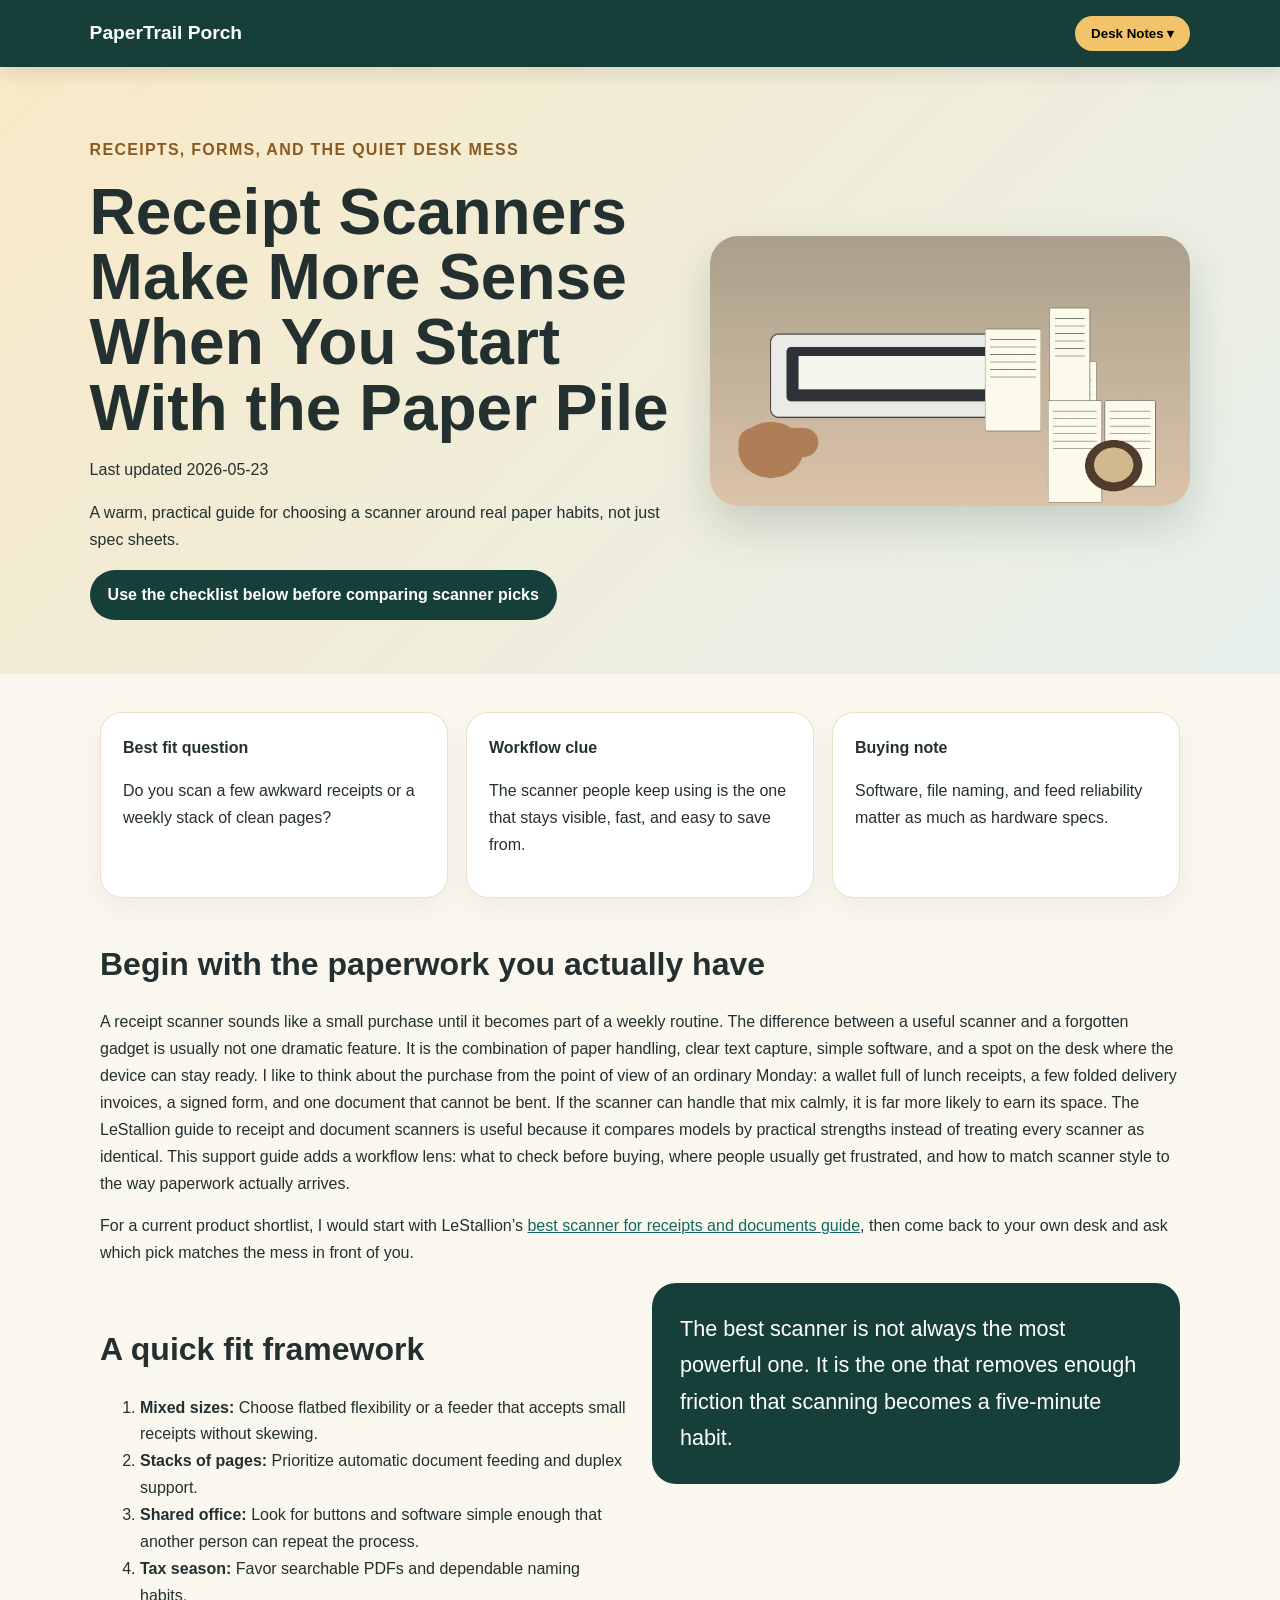
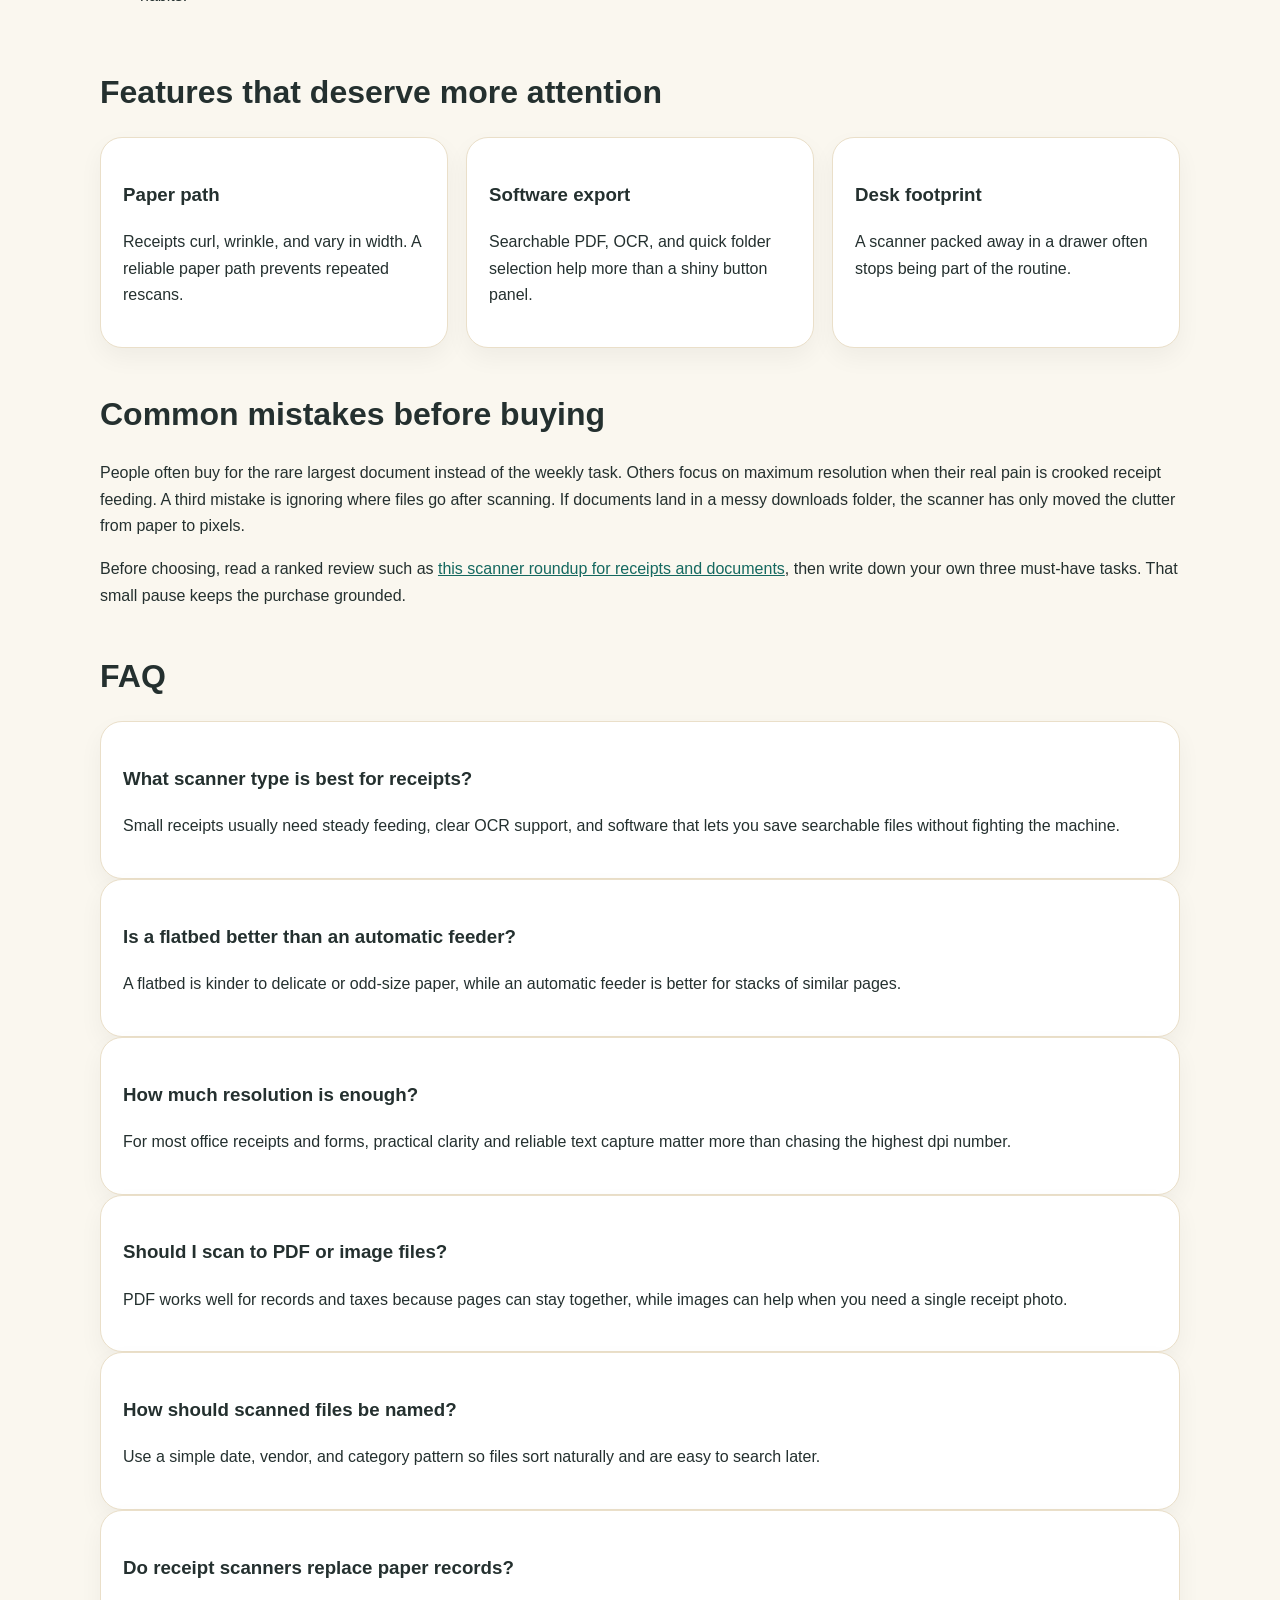
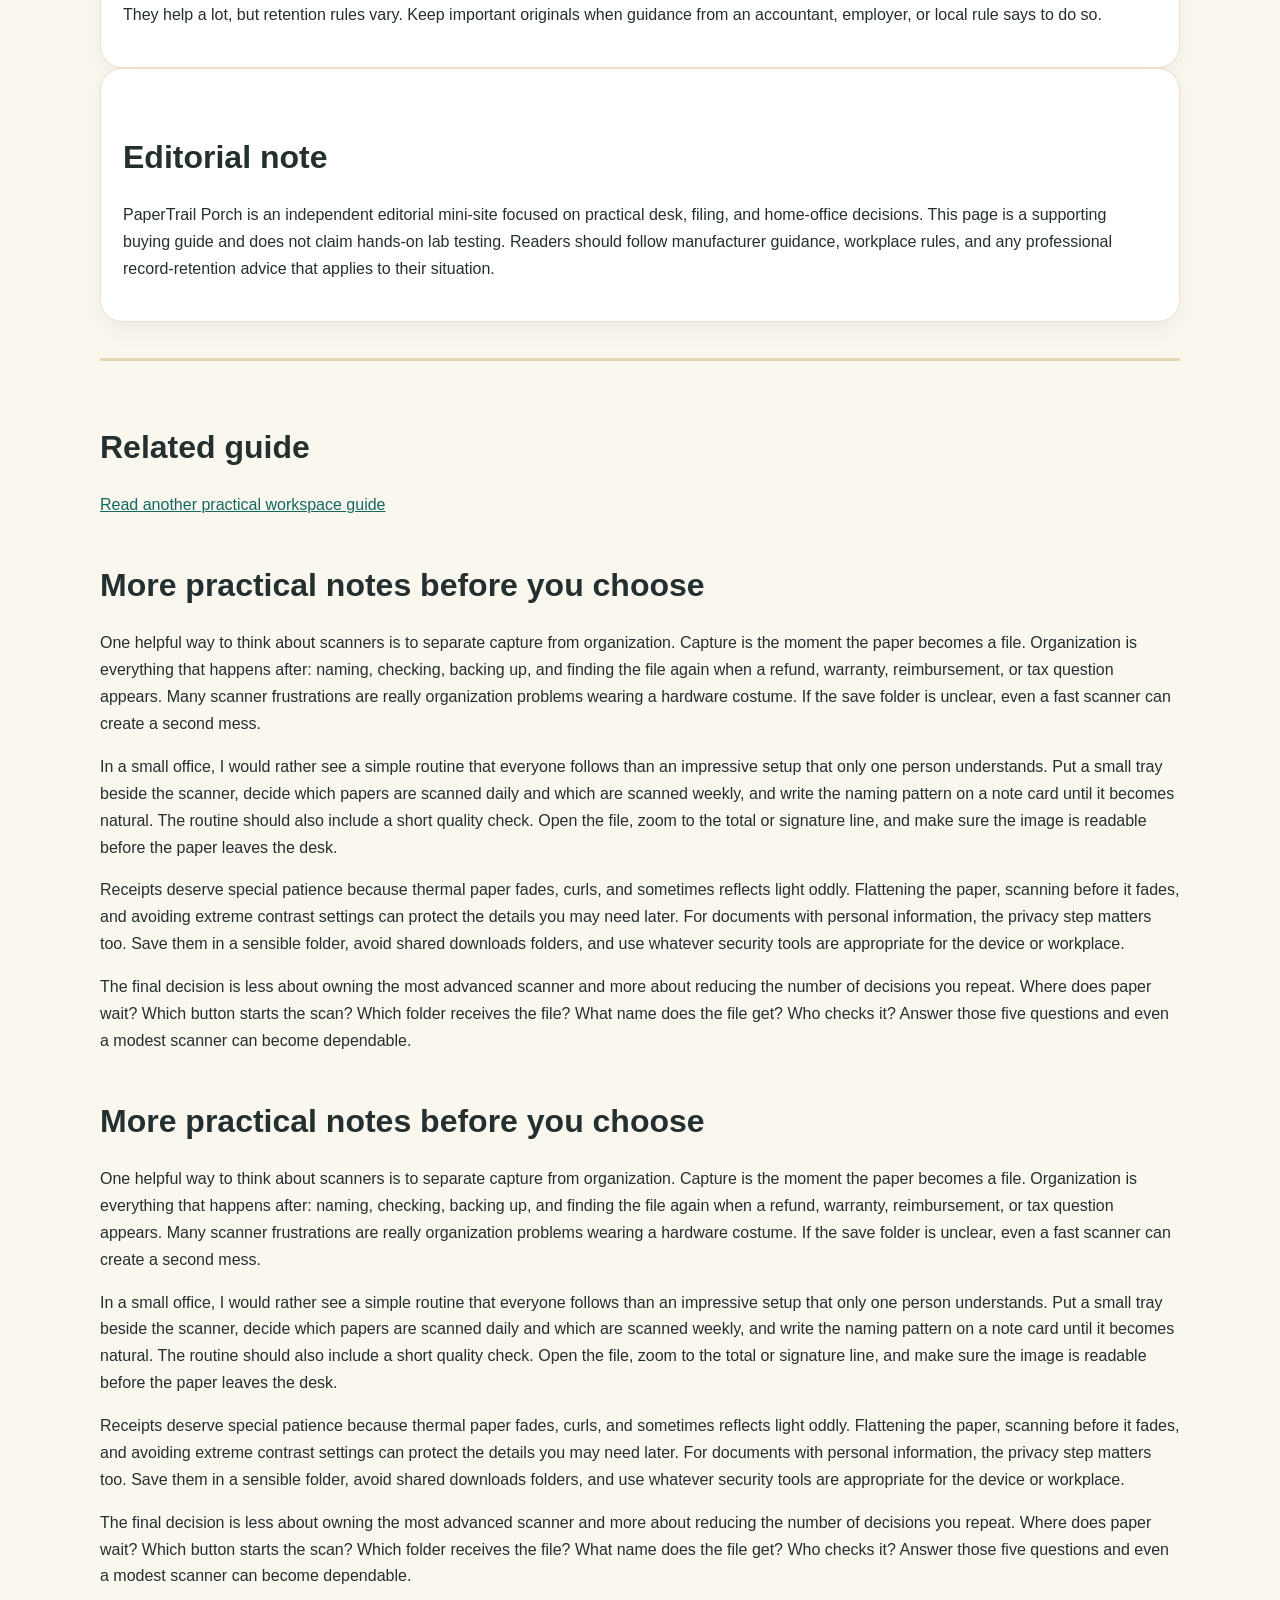
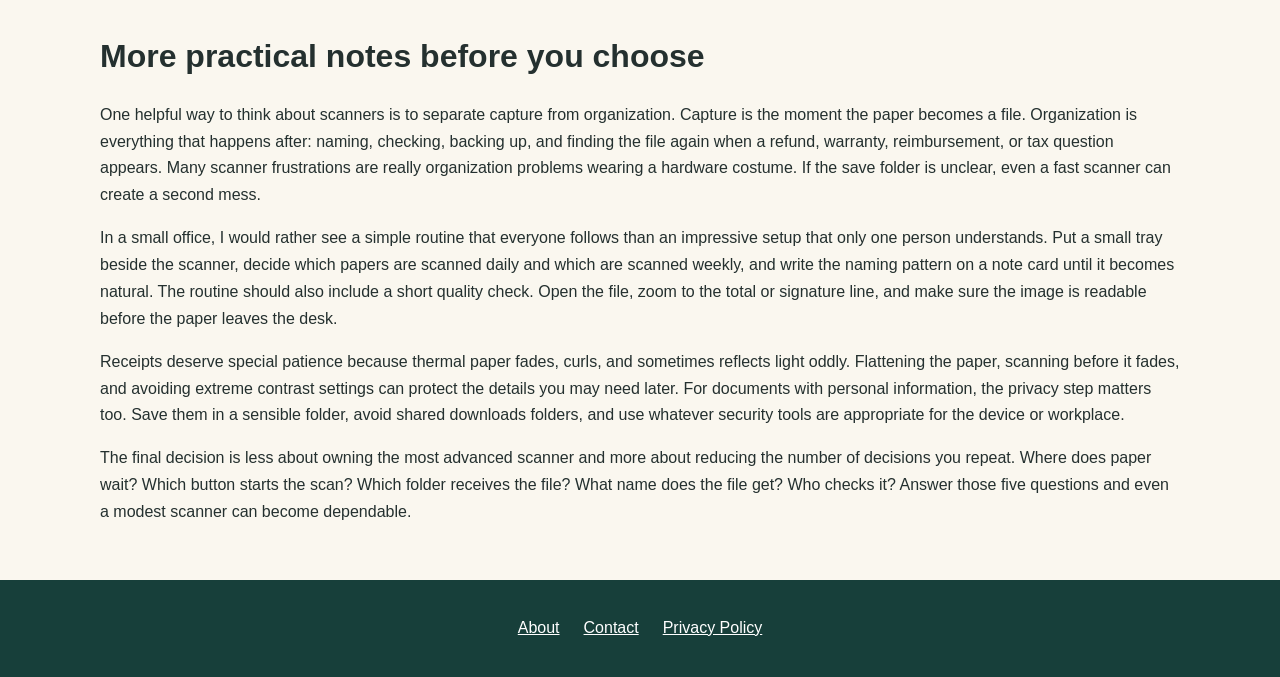
==== index.html @ e8aaea5f "Build Surge receipt scanner affiliate cluster" ====
<!doctype html><html><head><meta charset="utf-8"><meta name="viewport" content="width=device-width,initial-scale=1"><title>Receipt Scanners Make More Sense When You Start With the Paper Pile</title><meta name="description" content="A practical editorial guide to choosing receipt and document scanners for daily paperwork, filing, and small-office workflows."><link rel="canonical" href="https://ls-receipt-scan.surge.sh/"><meta name="robots" content="index,follow,max-image-preview:large"><meta property="og:title" content="Receipt Scanners Make More Sense When You Start With the Paper Pile"><meta property="og:description" content="A practical editorial guide to choosing receipt and document scanners for daily paperwork, filing, and small-office workflows."><meta property="og:image" content="https://ls-receipt-scan.surge.sh/assets/hero.webp"><meta name="twitter:card" content="summary_large_image"><link rel="stylesheet" href="assets/style.css"></head><script type="application/ld+json">[{"@context": "https://schema.org", "@type": "Organization", "name": "PaperTrail Porch", "url": "https://ls-receipt-scan.surge.sh/"}, {"@context": "https://schema.org", "@type": "Article", "headline": "Receipt Scanners Make More Sense When You Start With the Paper Pile", "dateModified": "2026-05-23", "image": "https://ls-receipt-scan.surge.sh/assets/hero.webp", "author": {"@type": "Organization", "name": "PaperTrail Porch"}}, {"@context": "https://schema.org", "@type": "FAQPage", "mainEntity": [{"@type": "Question", "name": "What scanner type is best for receipts?", "acceptedAnswer": {"@type": "Answer", "text": "Small receipts usually need steady feeding, clear OCR support, and software that lets you save searchable files without fighting the machine."}}, {"@type": "Question", "name": "Is a flatbed better than an automatic feeder?", "acceptedAnswer": {"@type": "Answer", "text": "A flatbed is kinder to delicate or odd-size paper, while an automatic feeder is better for stacks of similar pages."}}, {"@type": "Question", "name": "How much resolution is enough?", "acceptedAnswer": {"@type": "Answer", "text": "For most office receipts and forms, practical clarity and reliable text capture matter more than chasing the highest dpi number."}}, {"@type": "Question", "name": "Should I scan to PDF or image files?", "acceptedAnswer": {"@type": "Answer", "text": "PDF works well for records and taxes because pages can stay together, while images can help when you need a single receipt photo."}}, {"@type": "Question", "name": "How should scanned files be named?", "acceptedAnswer": {"@type": "Answer", "text": "Use a simple date, vendor, and category pattern so files sort naturally and are easy to search later."}}, {"@type": "Question", "name": "Do receipt scanners replace paper records?", "acceptedAnswer": {"@type": "Answer", "text": "They help a lot, but retention rules vary. Keep important originals when guidance from an accountant, employer, or local rule says to do so."}}]}, {"@context": "https://schema.org", "@type": "BreadcrumbList", "itemListElement": [{"@type": "ListItem", "position": 1, "name": "Home", "item": "https://ls-receipt-scan.surge.sh/"}, {"@type": "ListItem", "position": 2, "name": "Receipt Scanners Make More Sense When You Start With the Paper Pile", "item": "https://ls-receipt-scan.surge.sh/"}]}]</script><body><nav><a class="logo" href="index.html">PaperTrail Porch</a><div class="drop"><button>Desk Notes ▾</button><div class="menu"><a href="receipt-scanner-workflow.html">A Calm Receipt Scanning Workflow for Busy Desks</a><a href="document-feeder-vs-flatbed.html">Flatbed or Document Feeder: Which Scanner Shape Fits Your Paper Pile?</a><a href="small-office-scan-station.html">How to Set Up a Small Office Scan Station That People Actually Use</a><a href="scan-quality-mistakes.html">Scanning Mistakes That Make Receipts Hard to Read Later</a><a href="digital-filing-names.html">Simple Digital Filing Rules After You Scan Receipts and Documents</a><a href="portable-vs-desktop-scanners.html">Portable vs Desktop Scanners for Receipts, Forms, and Mixed Paper</a></div></div></nav><section class="hero"><div><p class="kicker">Receipts, forms, and the quiet desk mess</p><h1>Receipt Scanners Make More Sense When You Start With the Paper Pile</h1><p>Last updated 2026-05-23</p><p>A warm, practical guide for choosing a scanner around real paper habits, not just spec sheets.</p><span class="btn">Use the checklist below before comparing scanner picks</span></div><img src="assets/hero.webp" alt="Receipt scanner on a realistic home office desk with papers nearby"></section><main class="wrap"><div class="grid"><div class="card"><b>Best fit question</b><p>Do you scan a few awkward receipts or a weekly stack of clean pages?</p></div><div class="card"><b>Workflow clue</b><p>The scanner people keep using is the one that stays visible, fast, and easy to save from.</p></div><div class="card"><b>Buying note</b><p>Software, file naming, and feed reliability matter as much as hardware specs.</p></div></div><section><h2>Begin with the paperwork you actually have</h2><p>A receipt scanner sounds like a small purchase until it becomes part of a weekly routine. The difference between a useful scanner and a forgotten gadget is usually not one dramatic feature. It is the combination of paper handling, clear text capture, simple software, and a spot on the desk where the device can stay ready. I like to think about the purchase from the point of view of an ordinary Monday: a wallet full of lunch receipts, a few folded delivery invoices, a signed form, and one document that cannot be bent. If the scanner can handle that mix calmly, it is far more likely to earn its space.

The LeStallion guide to receipt and document scanners is useful because it compares models by practical strengths instead of treating every scanner as identical. This support guide adds a workflow lens: what to check before buying, where people usually get frustrated, and how to match scanner style to the way paperwork actually arrives.</p><p>For a current product shortlist, I would start with LeStallion’s <a href="https://lestallion.com/blogs/product-reviews/best-scanner-for-receipts-and-documents">best scanner for receipts and documents guide</a>, then come back to your own desk and ask which pick matches the mess in front of you.</p></section><section class="split"><div><h2>A quick fit framework</h2><ol><li><b>Mixed sizes:</b> Choose flatbed flexibility or a feeder that accepts small receipts without skewing.</li><li><b>Stacks of pages:</b> Prioritize automatic document feeding and duplex support.</li><li><b>Shared office:</b> Look for buttons and software simple enough that another person can repeat the process.</li><li><b>Tax season:</b> Favor searchable PDFs and dependable naming habits.</li></ol></div><div class="quote">The best scanner is not always the most powerful one. It is the one that removes enough friction that scanning becomes a five-minute habit.</div></section><section><h2>Features that deserve more attention</h2><div class="grid"><div class="card"><h3>Paper path</h3><p>Receipts curl, wrinkle, and vary in width. A reliable paper path prevents repeated rescans.</p></div><div class="card"><h3>Software export</h3><p>Searchable PDF, OCR, and quick folder selection help more than a shiny button panel.</p></div><div class="card"><h3>Desk footprint</h3><p>A scanner packed away in a drawer often stops being part of the routine.</p></div></div></section><section><h2>Common mistakes before buying</h2><p>People often buy for the rare largest document instead of the weekly task. Others focus on maximum resolution when their real pain is crooked receipt feeding. A third mistake is ignoring where files go after scanning. If documents land in a messy downloads folder, the scanner has only moved the clutter from paper to pixels.</p><p>Before choosing, read a ranked review such as <a href="https://lestallion.com/blogs/product-reviews/best-scanner-for-receipts-and-documents">this scanner roundup for receipts and documents</a>, then write down your own three must-have tasks. That small pause keeps the purchase grounded.</p></section><section><h2>FAQ</h2><div class="faq"><h3>What scanner type is best for receipts?</h3><p>Small receipts usually need steady feeding, clear OCR support, and software that lets you save searchable files without fighting the machine.</p></div><div class="faq"><h3>Is a flatbed better than an automatic feeder?</h3><p>A flatbed is kinder to delicate or odd-size paper, while an automatic feeder is better for stacks of similar pages.</p></div><div class="faq"><h3>How much resolution is enough?</h3><p>For most office receipts and forms, practical clarity and reliable text capture matter more than chasing the highest dpi number.</p></div><div class="faq"><h3>Should I scan to PDF or image files?</h3><p>PDF works well for records and taxes because pages can stay together, while images can help when you need a single receipt photo.</p></div><div class="faq"><h3>How should scanned files be named?</h3><p>Use a simple date, vendor, and category pattern so files sort naturally and are easy to search later.</p></div><div class="faq"><h3>Do receipt scanners replace paper records?</h3><p>They help a lot, but retention rules vary. Keep important originals when guidance from an accountant, employer, or local rule says to do so.</p></div></section><section class="note"><h2>Editorial note</h2><p>PaperTrail Porch is an independent editorial mini-site focused on practical desk, filing, and home-office decisions. This page is a supporting buying guide and does not claim hands-on lab testing. Readers should follow manufacturer guidance, workplace rules, and any professional record-retention advice that applies to their situation.</p></section><section class="related"><h2>Related guide</h2><p><a href="https://filedn.com/lPEkuok4Iob58k2I4BeUPpF/lestallion/pcloud-floor-gaming-chair/index.html">Read another practical workspace guide</a></p></section><section><h2>More practical notes before you choose</h2><p>One helpful way to think about scanners is to separate capture from organization. Capture is the moment the paper becomes a file. Organization is everything that happens after: naming, checking, backing up, and finding the file again when a refund, warranty, reimbursement, or tax question appears. Many scanner frustrations are really organization problems wearing a hardware costume. If the save folder is unclear, even a fast scanner can create a second mess.</p><p>In a small office, I would rather see a simple routine that everyone follows than an impressive setup that only one person understands. Put a small tray beside the scanner, decide which papers are scanned daily and which are scanned weekly, and write the naming pattern on a note card until it becomes natural. The routine should also include a short quality check. Open the file, zoom to the total or signature line, and make sure the image is readable before the paper leaves the desk.</p><p>Receipts deserve special patience because thermal paper fades, curls, and sometimes reflects light oddly. Flattening the paper, scanning before it fades, and avoiding extreme contrast settings can protect the details you may need later. For documents with personal information, the privacy step matters too. Save them in a sensible folder, avoid shared downloads folders, and use whatever security tools are appropriate for the device or workplace.</p><p>The final decision is less about owning the most advanced scanner and more about reducing the number of decisions you repeat. Where does paper wait? Which button starts the scan? Which folder receives the file? What name does the file get? Who checks it? Answer those five questions and even a modest scanner can become dependable.</p></section><section><h2>More practical notes before you choose</h2><p>One helpful way to think about scanners is to separate capture from organization. Capture is the moment the paper becomes a file. Organization is everything that happens after: naming, checking, backing up, and finding the file again when a refund, warranty, reimbursement, or tax question appears. Many scanner frustrations are really organization problems wearing a hardware costume. If the save folder is unclear, even a fast scanner can create a second mess.</p><p>In a small office, I would rather see a simple routine that everyone follows than an impressive setup that only one person understands. Put a small tray beside the scanner, decide which papers are scanned daily and which are scanned weekly, and write the naming pattern on a note card until it becomes natural. The routine should also include a short quality check. Open the file, zoom to the total or signature line, and make sure the image is readable before the paper leaves the desk.</p><p>Receipts deserve special patience because thermal paper fades, curls, and sometimes reflects light oddly. Flattening the paper, scanning before it fades, and avoiding extreme contrast settings can protect the details you may need later. For documents with personal information, the privacy step matters too. Save them in a sensible folder, avoid shared downloads folders, and use whatever security tools are appropriate for the device or workplace.</p><p>The final decision is less about owning the most advanced scanner and more about reducing the number of decisions you repeat. Where does paper wait? Which button starts the scan? Which folder receives the file? What name does the file get? Who checks it? Answer those five questions and even a modest scanner can become dependable.</p></section><section><h2>More practical notes before you choose</h2><p>One helpful way to think about scanners is to separate capture from organization. Capture is the moment the paper becomes a file. Organization is everything that happens after: naming, checking, backing up, and finding the file again when a refund, warranty, reimbursement, or tax question appears. Many scanner frustrations are really organization problems wearing a hardware costume. If the save folder is unclear, even a fast scanner can create a second mess.</p><p>In a small office, I would rather see a simple routine that everyone follows than an impressive setup that only one person understands. Put a small tray beside the scanner, decide which papers are scanned daily and which are scanned weekly, and write the naming pattern on a note card until it becomes natural. The routine should also include a short quality check. Open the file, zoom to the total or signature line, and make sure the image is readable before the paper leaves the desk.</p><p>Receipts deserve special patience because thermal paper fades, curls, and sometimes reflects light oddly. Flattening the paper, scanning before it fades, and avoiding extreme contrast settings can protect the details you may need later. For documents with personal information, the privacy step matters too. Save them in a sensible folder, avoid shared downloads folders, and use whatever security tools are appropriate for the device or workplace.</p><p>The final decision is less about owning the most advanced scanner and more about reducing the number of decisions you repeat. Where does paper wait? Which button starts the scan? Which folder receives the file? What name does the file get? Who checks it? Answer those five questions and even a modest scanner can become dependable.</p></section></main><footer><a href="about.html">About</a><a href="contact.html">Contact</a><a href="privacy-policy.html">Privacy Policy</a></footer></body></html>
---- assets/style.css ----
body{margin:0;font-family:Inter,Arial,sans-serif;color:#24302f;background:#faf7ef;line-height:1.68}a{color:#14685f}nav{position:sticky;top:0;z-index:5;background:#173f3a;color:white;display:flex;justify-content:space-between;align-items:center;padding:16px 7vw;box-shadow:0 3px 20px #0002}.logo{color:white;text-decoration:none;font-weight:800;font-size:1.2rem}.drop{position:relative}.drop button{background:#f2c36b;border:0;border-radius:999px;padding:10px 16px;font-weight:700}.menu{display:none;right:0;position:absolute;background:white;min-width:320px;border-radius:18px;box-shadow:0 18px 40px #0003;padding:10px}.menu a{display:block;padding:10px 12px;text-decoration:none;color:#173f3a}.drop:hover .menu{display:block}.hero{display:grid;grid-template-columns:1.1fr .9fr;gap:34px;align-items:center;padding:54px 7vw;background:linear-gradient(135deg,#f8e9c7,#e8f1ed)}.hero img{width:100%;border-radius:28px;max-height:440px;object-fit:cover;box-shadow:0 20px 45px #143b342d}.kicker{letter-spacing:.08em;text-transform:uppercase;color:#8b5a20;font-weight:800}.wrap{max-width:1080px;margin:auto;padding:38px 7vw}.grid{display:grid;grid-template-columns:repeat(3,1fr);gap:18px}.card,.note,.faq,.trustcard{background:white;border:1px solid #eadfc9;border-radius:22px;padding:22px;box-shadow:0 10px 25px #0000000c}.split{display:grid;grid-template-columns:1fr 1fr;gap:24px;align-items:start}.quote{font-size:1.35rem;background:#173f3a;color:white;border-radius:24px;padding:28px}.article{max-width:850px;margin:auto;padding:42px 7vw;background:#fffdf8}.article img{width:100%;border-radius:24px;max-height:390px;object-fit:cover}h1{font-size:clamp(2.2rem,5vw,4.6rem);line-height:1.02;margin:.2em 0}h2{font-size:2rem;line-height:1.15;margin-top:1.5em}.btn{display:inline-block;background:#173f3a;color:white;padding:12px 18px;border-radius:999px;text-decoration:none;font-weight:800}.related{border-top:3px solid #e6d5b5;margin-top:36px;padding-top:20px}footer{display:flex;gap:24px;justify-content:center;padding:35px;background:#173f3a}footer a{color:#fff}.trusthero{display:grid;grid-template-columns:1fr 320px;gap:22px}.side{background:#f3e2bd;border-radius:24px;padding:24px}@media(max-width:800px){.hero,.split,.grid,.trusthero{grid-template-columns:1fr}nav{padding:14px}.menu{right:-20px;min-width:260px}}
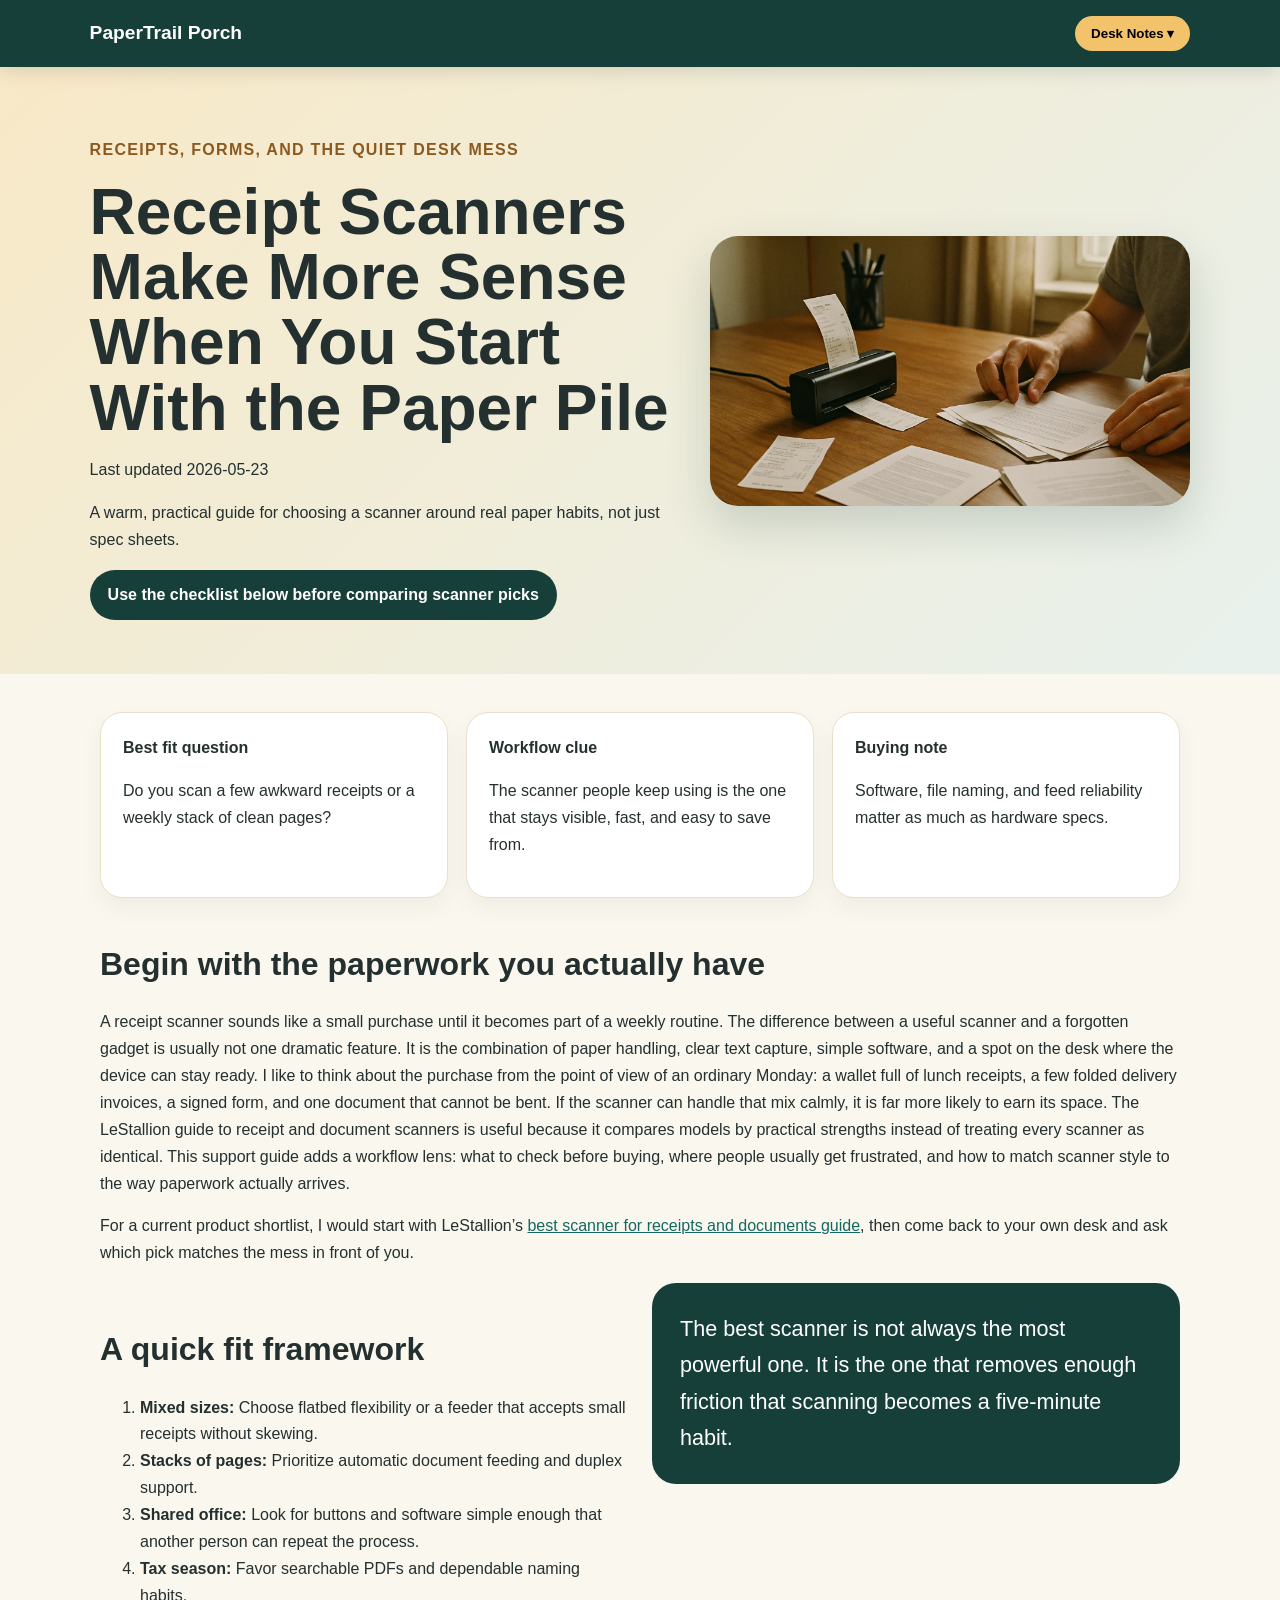
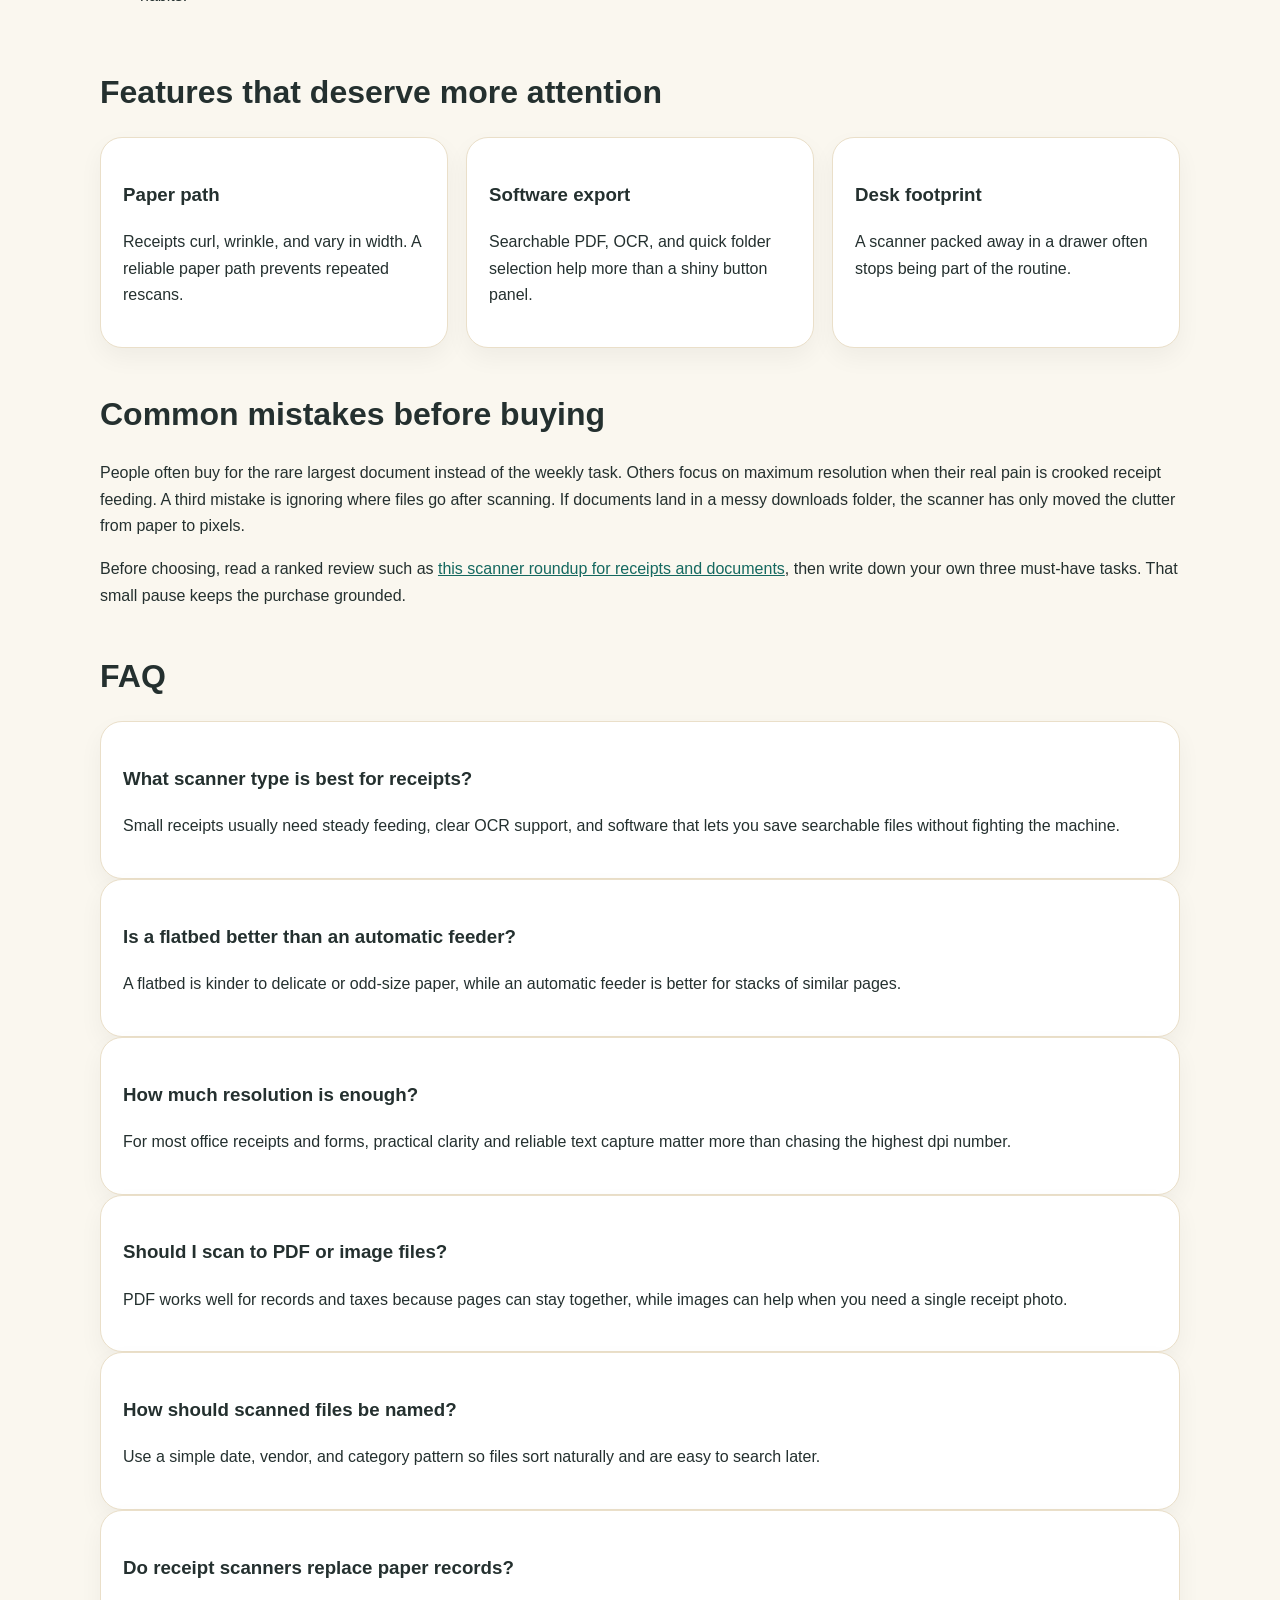
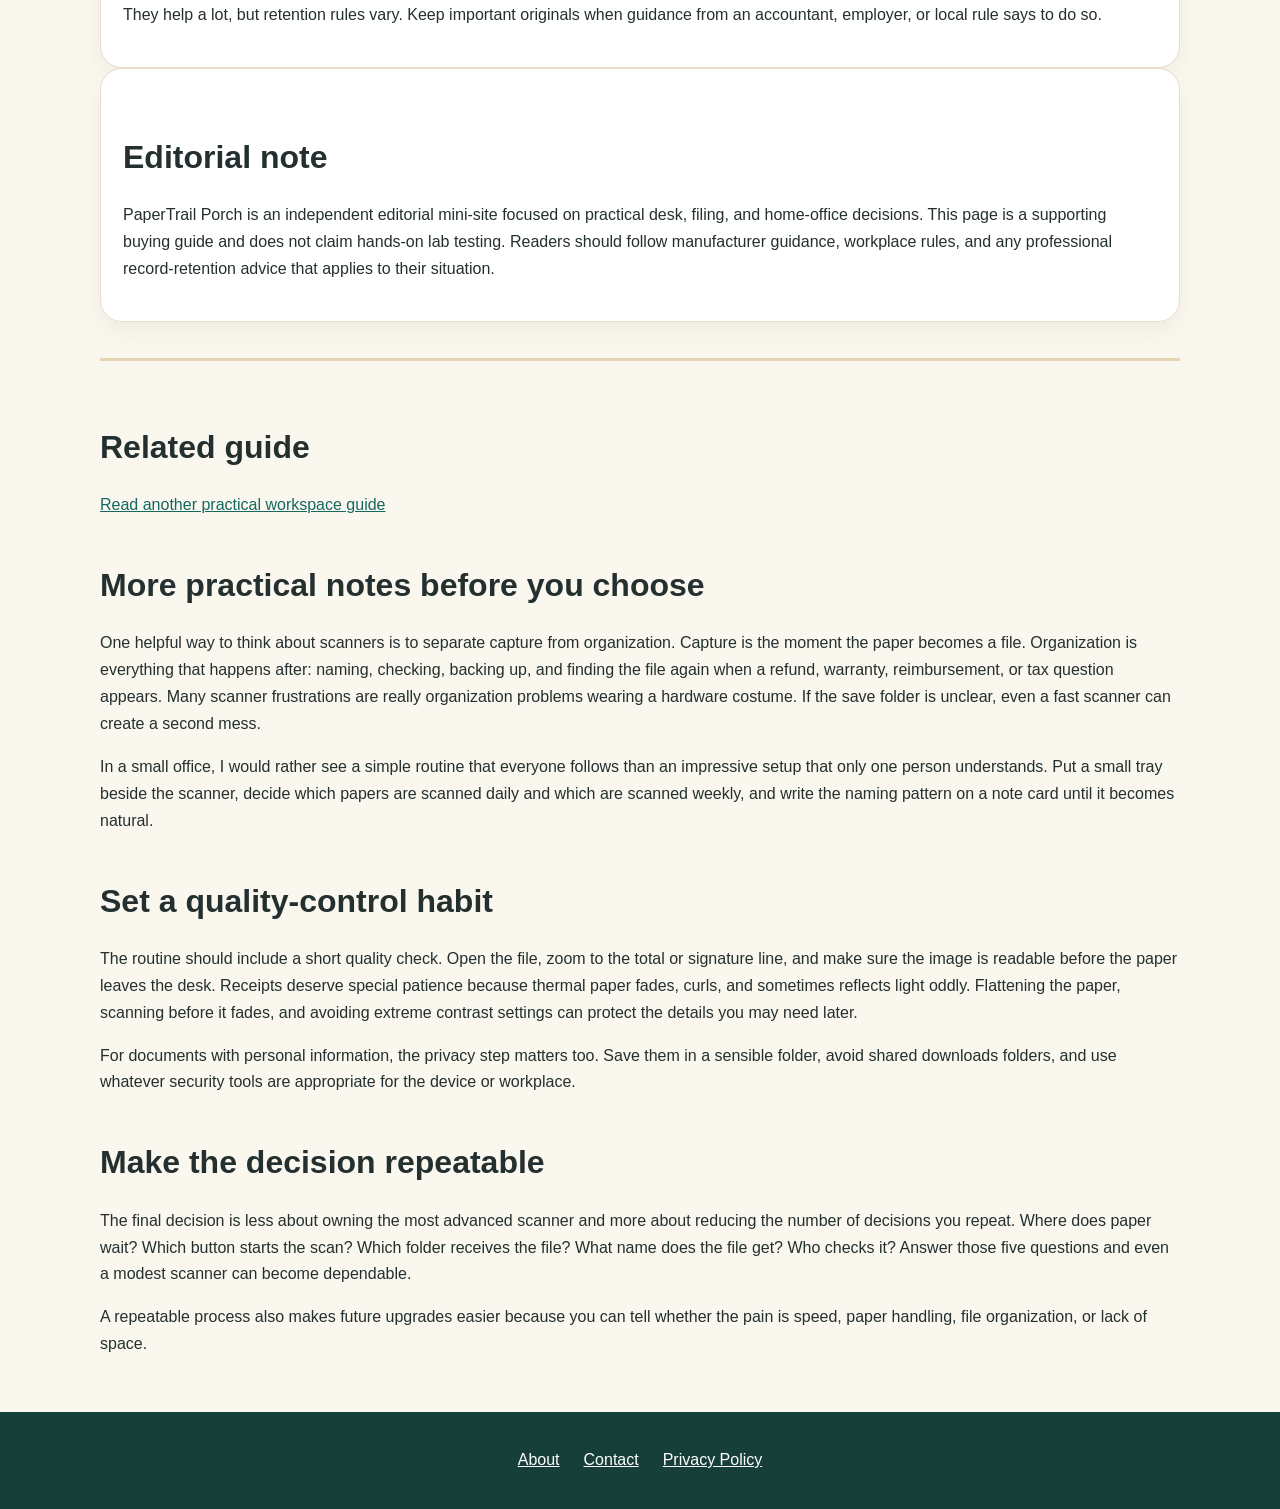
==== commit 51e713cd: "Refine hero and article expansion" ====
--- a/index.html
+++ b/index.html
@@ -1,3 +1,3 @@
 <!doctype html><html><head><meta charset="utf-8"><meta name="viewport" content="width=device-width,initial-scale=1"><title>Receipt Scanners Make More Sense When You Start With the Paper Pile</title><meta name="description" content="A practical editorial guide to choosing receipt and document scanners for daily paperwork, filing, and small-office workflows."><link rel="canonical" href="https://ls-receipt-scan.surge.sh/"><meta name="robots" content="index,follow,max-image-preview:large"><meta property="og:title" content="Receipt Scanners Make More Sense When You Start With the Paper Pile"><meta property="og:description" content="A practical editorial guide to choosing receipt and document scanners for daily paperwork, filing, and small-office workflows."><meta property="og:image" content="https://ls-receipt-scan.surge.sh/assets/hero.webp"><meta name="twitter:card" content="summary_large_image"><link rel="stylesheet" href="assets/style.css"></head><script type="application/ld+json">[{"@context": "https://schema.org", "@type": "Organization", "name": "PaperTrail Porch", "url": "https://ls-receipt-scan.surge.sh/"}, {"@context": "https://schema.org", "@type": "Article", "headline": "Receipt Scanners Make More Sense When You Start With the Paper Pile", "dateModified": "2026-05-23", "image": "https://ls-receipt-scan.surge.sh/assets/hero.webp", "author": {"@type": "Organization", "name": "PaperTrail Porch"}}, {"@context": "https://schema.org", "@type": "FAQPage", "mainEntity": [{"@type": "Question", "name": "What scanner type is best for receipts?", "acceptedAnswer": {"@type": "Answer", "text": "Small receipts usually need steady feeding, clear OCR support, and software that lets you save searchable files without fighting the machine."}}, {"@type": "Question", "name": "Is a flatbed better than an automatic feeder?", "acceptedAnswer": {"@type": "Answer", "text": "A flatbed is kinder to delicate or odd-size paper, while an automatic feeder is better for stacks of similar pages."}}, {"@type": "Question", "name": "How much resolution is enough?", "acceptedAnswer": {"@type": "Answer", "text": "For most office receipts and forms, practical clarity and reliable text capture matter more than chasing the highest dpi number."}}, {"@type": "Question", "name": "Should I scan to PDF or image files?", "acceptedAnswer": {"@type": "Answer", "text": "PDF works well for records and taxes because pages can stay together, while images can help when you need a single receipt photo."}}, {"@type": "Question", "name": "How should scanned files be named?", "acceptedAnswer": {"@type": "Answer", "text": "Use a simple date, vendor, and category pattern so files sort naturally and are easy to search later."}}, {"@type": "Question", "name": "Do receipt scanners replace paper records?", "acceptedAnswer": {"@type": "Answer", "text": "They help a lot, but retention rules vary. Keep important originals when guidance from an accountant, employer, or local rule says to do so."}}]}, {"@context": "https://schema.org", "@type": "BreadcrumbList", "itemListElement": [{"@type": "ListItem", "position": 1, "name": "Home", "item": "https://ls-receipt-scan.surge.sh/"}, {"@type": "ListItem", "position": 2, "name": "Receipt Scanners Make More Sense When You Start With the Paper Pile", "item": "https://ls-receipt-scan.surge.sh/"}]}]</script><body><nav><a class="logo" href="index.html">PaperTrail Porch</a><div class="drop"><button>Desk Notes ▾</button><div class="menu"><a href="receipt-scanner-workflow.html">A Calm Receipt Scanning Workflow for Busy Desks</a><a href="document-feeder-vs-flatbed.html">Flatbed or Document Feeder: Which Scanner Shape Fits Your Paper Pile?</a><a href="small-office-scan-station.html">How to Set Up a Small Office Scan Station That People Actually Use</a><a href="scan-quality-mistakes.html">Scanning Mistakes That Make Receipts Hard to Read Later</a><a href="digital-filing-names.html">Simple Digital Filing Rules After You Scan Receipts and Documents</a><a href="portable-vs-desktop-scanners.html">Portable vs Desktop Scanners for Receipts, Forms, and Mixed Paper</a></div></div></nav><section class="hero"><div><p class="kicker">Receipts, forms, and the quiet desk mess</p><h1>Receipt Scanners Make More Sense When You Start With the Paper Pile</h1><p>Last updated 2026-05-23</p><p>A warm, practical guide for choosing a scanner around real paper habits, not just spec sheets.</p><span class="btn">Use the checklist below before comparing scanner picks</span></div><img src="assets/hero.webp" alt="Receipt scanner on a realistic home office desk with papers nearby"></section><main class="wrap"><div class="grid"><div class="card"><b>Best fit question</b><p>Do you scan a few awkward receipts or a weekly stack of clean pages?</p></div><div class="card"><b>Workflow clue</b><p>The scanner people keep using is the one that stays visible, fast, and easy to save from.</p></div><div class="card"><b>Buying note</b><p>Software, file naming, and feed reliability matter as much as hardware specs.</p></div></div><section><h2>Begin with the paperwork you actually have</h2><p>A receipt scanner sounds like a small purchase until it becomes part of a weekly routine. The difference between a useful scanner and a forgotten gadget is usually not one dramatic feature. It is the combination of paper handling, clear text capture, simple software, and a spot on the desk where the device can stay ready. I like to think about the purchase from the point of view of an ordinary Monday: a wallet full of lunch receipts, a few folded delivery invoices, a signed form, and one document that cannot be bent. If the scanner can handle that mix calmly, it is far more likely to earn its space.
 
-The LeStallion guide to receipt and document scanners is useful because it compares models by practical strengths instead of treating every scanner as identical. This support guide adds a workflow lens: what to check before buying, where people usually get frustrated, and how to match scanner style to the way paperwork actually arrives.</p><p>For a current product shortlist, I would start with LeStallion’s <a href="https://lestallion.com/blogs/product-reviews/best-scanner-for-receipts-and-documents">best scanner for receipts and documents guide</a>, then come back to your own desk and ask which pick matches the mess in front of you.</p></section><section class="split"><div><h2>A quick fit framework</h2><ol><li><b>Mixed sizes:</b> Choose flatbed flexibility or a feeder that accepts small receipts without skewing.</li><li><b>Stacks of pages:</b> Prioritize automatic document feeding and duplex support.</li><li><b>Shared office:</b> Look for buttons and software simple enough that another person can repeat the process.</li><li><b>Tax season:</b> Favor searchable PDFs and dependable naming habits.</li></ol></div><div class="quote">The best scanner is not always the most powerful one. It is the one that removes enough friction that scanning becomes a five-minute habit.</div></section><section><h2>Features that deserve more attention</h2><div class="grid"><div class="card"><h3>Paper path</h3><p>Receipts curl, wrinkle, and vary in width. A reliable paper path prevents repeated rescans.</p></div><div class="card"><h3>Software export</h3><p>Searchable PDF, OCR, and quick folder selection help more than a shiny button panel.</p></div><div class="card"><h3>Desk footprint</h3><p>A scanner packed away in a drawer often stops being part of the routine.</p></div></div></section><section><h2>Common mistakes before buying</h2><p>People often buy for the rare largest document instead of the weekly task. Others focus on maximum resolution when their real pain is crooked receipt feeding. A third mistake is ignoring where files go after scanning. If documents land in a messy downloads folder, the scanner has only moved the clutter from paper to pixels.</p><p>Before choosing, read a ranked review such as <a href="https://lestallion.com/blogs/product-reviews/best-scanner-for-receipts-and-documents">this scanner roundup for receipts and documents</a>, then write down your own three must-have tasks. That small pause keeps the purchase grounded.</p></section><section><h2>FAQ</h2><div class="faq"><h3>What scanner type is best for receipts?</h3><p>Small receipts usually need steady feeding, clear OCR support, and software that lets you save searchable files without fighting the machine.</p></div><div class="faq"><h3>Is a flatbed better than an automatic feeder?</h3><p>A flatbed is kinder to delicate or odd-size paper, while an automatic feeder is better for stacks of similar pages.</p></div><div class="faq"><h3>How much resolution is enough?</h3><p>For most office receipts and forms, practical clarity and reliable text capture matter more than chasing the highest dpi number.</p></div><div class="faq"><h3>Should I scan to PDF or image files?</h3><p>PDF works well for records and taxes because pages can stay together, while images can help when you need a single receipt photo.</p></div><div class="faq"><h3>How should scanned files be named?</h3><p>Use a simple date, vendor, and category pattern so files sort naturally and are easy to search later.</p></div><div class="faq"><h3>Do receipt scanners replace paper records?</h3><p>They help a lot, but retention rules vary. Keep important originals when guidance from an accountant, employer, or local rule says to do so.</p></div></section><section class="note"><h2>Editorial note</h2><p>PaperTrail Porch is an independent editorial mini-site focused on practical desk, filing, and home-office decisions. This page is a supporting buying guide and does not claim hands-on lab testing. Readers should follow manufacturer guidance, workplace rules, and any professional record-retention advice that applies to their situation.</p></section><section class="related"><h2>Related guide</h2><p><a href="https://filedn.com/lPEkuok4Iob58k2I4BeUPpF/lestallion/pcloud-floor-gaming-chair/index.html">Read another practical workspace guide</a></p></section><section><h2>More practical notes before you choose</h2><p>One helpful way to think about scanners is to separate capture from organization. Capture is the moment the paper becomes a file. Organization is everything that happens after: naming, checking, backing up, and finding the file again when a refund, warranty, reimbursement, or tax question appears. Many scanner frustrations are really organization problems wearing a hardware costume. If the save folder is unclear, even a fast scanner can create a second mess.</p><p>In a small office, I would rather see a simple routine that everyone follows than an impressive setup that only one person understands. Put a small tray beside the scanner, decide which papers are scanned daily and which are scanned weekly, and write the naming pattern on a note card until it becomes natural. The routine should also include a short quality check. Open the file, zoom to the total or signature line, and make sure the image is readable before the paper leaves the desk.</p><p>Receipts deserve special patience because thermal paper fades, curls, and sometimes reflects light oddly. Flattening the paper, scanning before it fades, and avoiding extreme contrast settings can protect the details you may need later. For documents with personal information, the privacy step matters too. Save them in a sensible folder, avoid shared downloads folders, and use whatever security tools are appropriate for the device or workplace.</p><p>The final decision is less about owning the most advanced scanner and more about reducing the number of decisions you repeat. Where does paper wait? Which button starts the scan? Which folder receives the file? What name does the file get? Who checks it? Answer those five questions and even a modest scanner can become dependable.</p></section><section><h2>More practical notes before you choose</h2><p>One helpful way to think about scanners is to separate capture from organization. Capture is the moment the paper becomes a file. Organization is everything that happens after: naming, checking, backing up, and finding the file again when a refund, warranty, reimbursement, or tax question appears. Many scanner frustrations are really organization problems wearing a hardware costume. If the save folder is unclear, even a fast scanner can create a second mess.</p><p>In a small office, I would rather see a simple routine that everyone follows than an impressive setup that only one person understands. Put a small tray beside the scanner, decide which papers are scanned daily and which are scanned weekly, and write the naming pattern on a note card until it becomes natural. The routine should also include a short quality check. Open the file, zoom to the total or signature line, and make sure the image is readable before the paper leaves the desk.</p><p>Receipts deserve special patience because thermal paper fades, curls, and sometimes reflects light oddly. Flattening the paper, scanning before it fades, and avoiding extreme contrast settings can protect the details you may need later. For documents with personal information, the privacy step matters too. Save them in a sensible folder, avoid shared downloads folders, and use whatever security tools are appropriate for the device or workplace.</p><p>The final decision is less about owning the most advanced scanner and more about reducing the number of decisions you repeat. Where does paper wait? Which button starts the scan? Which folder receives the file? What name does the file get? Who checks it? Answer those five questions and even a modest scanner can become dependable.</p></section><section><h2>More practical notes before you choose</h2><p>One helpful way to think about scanners is to separate capture from organization. Capture is the moment the paper becomes a file. Organization is everything that happens after: naming, checking, backing up, and finding the file again when a refund, warranty, reimbursement, or tax question appears. Many scanner frustrations are really organization problems wearing a hardware costume. If the save folder is unclear, even a fast scanner can create a second mess.</p><p>In a small office, I would rather see a simple routine that everyone follows than an impressive setup that only one person understands. Put a small tray beside the scanner, decide which papers are scanned daily and which are scanned weekly, and write the naming pattern on a note card until it becomes natural. The routine should also include a short quality check. Open the file, zoom to the total or signature line, and make sure the image is readable before the paper leaves the desk.</p><p>Receipts deserve special patience because thermal paper fades, curls, and sometimes reflects light oddly. Flattening the paper, scanning before it fades, and avoiding extreme contrast settings can protect the details you may need later. For documents with personal information, the privacy step matters too. Save them in a sensible folder, avoid shared downloads folders, and use whatever security tools are appropriate for the device or workplace.</p><p>The final decision is less about owning the most advanced scanner and more about reducing the number of decisions you repeat. Where does paper wait? Which button starts the scan? Which folder receives the file? What name does the file get? Who checks it? Answer those five questions and even a modest scanner can become dependable.</p></section></main><footer><a href="about.html">About</a><a href="contact.html">Contact</a><a href="privacy-policy.html">Privacy Policy</a></footer></body></html>+The LeStallion guide to receipt and document scanners is useful because it compares models by practical strengths instead of treating every scanner as identical. This support guide adds a workflow lens: what to check before buying, where people usually get frustrated, and how to match scanner style to the way paperwork actually arrives.</p><p>For a current product shortlist, I would start with LeStallion’s <a href="https://lestallion.com/blogs/product-reviews/best-scanner-for-receipts-and-documents">best scanner for receipts and documents guide</a>, then come back to your own desk and ask which pick matches the mess in front of you.</p></section><section class="split"><div><h2>A quick fit framework</h2><ol><li><b>Mixed sizes:</b> Choose flatbed flexibility or a feeder that accepts small receipts without skewing.</li><li><b>Stacks of pages:</b> Prioritize automatic document feeding and duplex support.</li><li><b>Shared office:</b> Look for buttons and software simple enough that another person can repeat the process.</li><li><b>Tax season:</b> Favor searchable PDFs and dependable naming habits.</li></ol></div><div class="quote">The best scanner is not always the most powerful one. It is the one that removes enough friction that scanning becomes a five-minute habit.</div></section><section><h2>Features that deserve more attention</h2><div class="grid"><div class="card"><h3>Paper path</h3><p>Receipts curl, wrinkle, and vary in width. A reliable paper path prevents repeated rescans.</p></div><div class="card"><h3>Software export</h3><p>Searchable PDF, OCR, and quick folder selection help more than a shiny button panel.</p></div><div class="card"><h3>Desk footprint</h3><p>A scanner packed away in a drawer often stops being part of the routine.</p></div></div></section><section><h2>Common mistakes before buying</h2><p>People often buy for the rare largest document instead of the weekly task. Others focus on maximum resolution when their real pain is crooked receipt feeding. A third mistake is ignoring where files go after scanning. If documents land in a messy downloads folder, the scanner has only moved the clutter from paper to pixels.</p><p>Before choosing, read a ranked review such as <a href="https://lestallion.com/blogs/product-reviews/best-scanner-for-receipts-and-documents">this scanner roundup for receipts and documents</a>, then write down your own three must-have tasks. That small pause keeps the purchase grounded.</p></section><section><h2>FAQ</h2><div class="faq"><h3>What scanner type is best for receipts?</h3><p>Small receipts usually need steady feeding, clear OCR support, and software that lets you save searchable files without fighting the machine.</p></div><div class="faq"><h3>Is a flatbed better than an automatic feeder?</h3><p>A flatbed is kinder to delicate or odd-size paper, while an automatic feeder is better for stacks of similar pages.</p></div><div class="faq"><h3>How much resolution is enough?</h3><p>For most office receipts and forms, practical clarity and reliable text capture matter more than chasing the highest dpi number.</p></div><div class="faq"><h3>Should I scan to PDF or image files?</h3><p>PDF works well for records and taxes because pages can stay together, while images can help when you need a single receipt photo.</p></div><div class="faq"><h3>How should scanned files be named?</h3><p>Use a simple date, vendor, and category pattern so files sort naturally and are easy to search later.</p></div><div class="faq"><h3>Do receipt scanners replace paper records?</h3><p>They help a lot, but retention rules vary. Keep important originals when guidance from an accountant, employer, or local rule says to do so.</p></div></section><section class="note"><h2>Editorial note</h2><p>PaperTrail Porch is an independent editorial mini-site focused on practical desk, filing, and home-office decisions. This page is a supporting buying guide and does not claim hands-on lab testing. Readers should follow manufacturer guidance, workplace rules, and any professional record-retention advice that applies to their situation.</p></section><section class="related"><h2>Related guide</h2><p><a href="https://filedn.com/lPEkuok4Iob58k2I4BeUPpF/lestallion/pcloud-floor-gaming-chair/index.html">Read another practical workspace guide</a></p></section><section><h2>More practical notes before you choose</h2><p>One helpful way to think about scanners is to separate capture from organization. Capture is the moment the paper becomes a file. Organization is everything that happens after: naming, checking, backing up, and finding the file again when a refund, warranty, reimbursement, or tax question appears. Many scanner frustrations are really organization problems wearing a hardware costume. If the save folder is unclear, even a fast scanner can create a second mess.</p><p>In a small office, I would rather see a simple routine that everyone follows than an impressive setup that only one person understands. Put a small tray beside the scanner, decide which papers are scanned daily and which are scanned weekly, and write the naming pattern on a note card until it becomes natural.</p></section><section><h2>Set a quality-control habit</h2><p>The routine should include a short quality check. Open the file, zoom to the total or signature line, and make sure the image is readable before the paper leaves the desk. Receipts deserve special patience because thermal paper fades, curls, and sometimes reflects light oddly. Flattening the paper, scanning before it fades, and avoiding extreme contrast settings can protect the details you may need later.</p><p>For documents with personal information, the privacy step matters too. Save them in a sensible folder, avoid shared downloads folders, and use whatever security tools are appropriate for the device or workplace.</p></section><section><h2>Make the decision repeatable</h2><p>The final decision is less about owning the most advanced scanner and more about reducing the number of decisions you repeat. Where does paper wait? Which button starts the scan? Which folder receives the file? What name does the file get? Who checks it? Answer those five questions and even a modest scanner can become dependable.</p><p>A repeatable process also makes future upgrades easier because you can tell whether the pain is speed, paper handling, file organization, or lack of space.</p></section></main><footer><a href="about.html">About</a><a href="contact.html">Contact</a><a href="privacy-policy.html">Privacy Policy</a></footer></body></html>
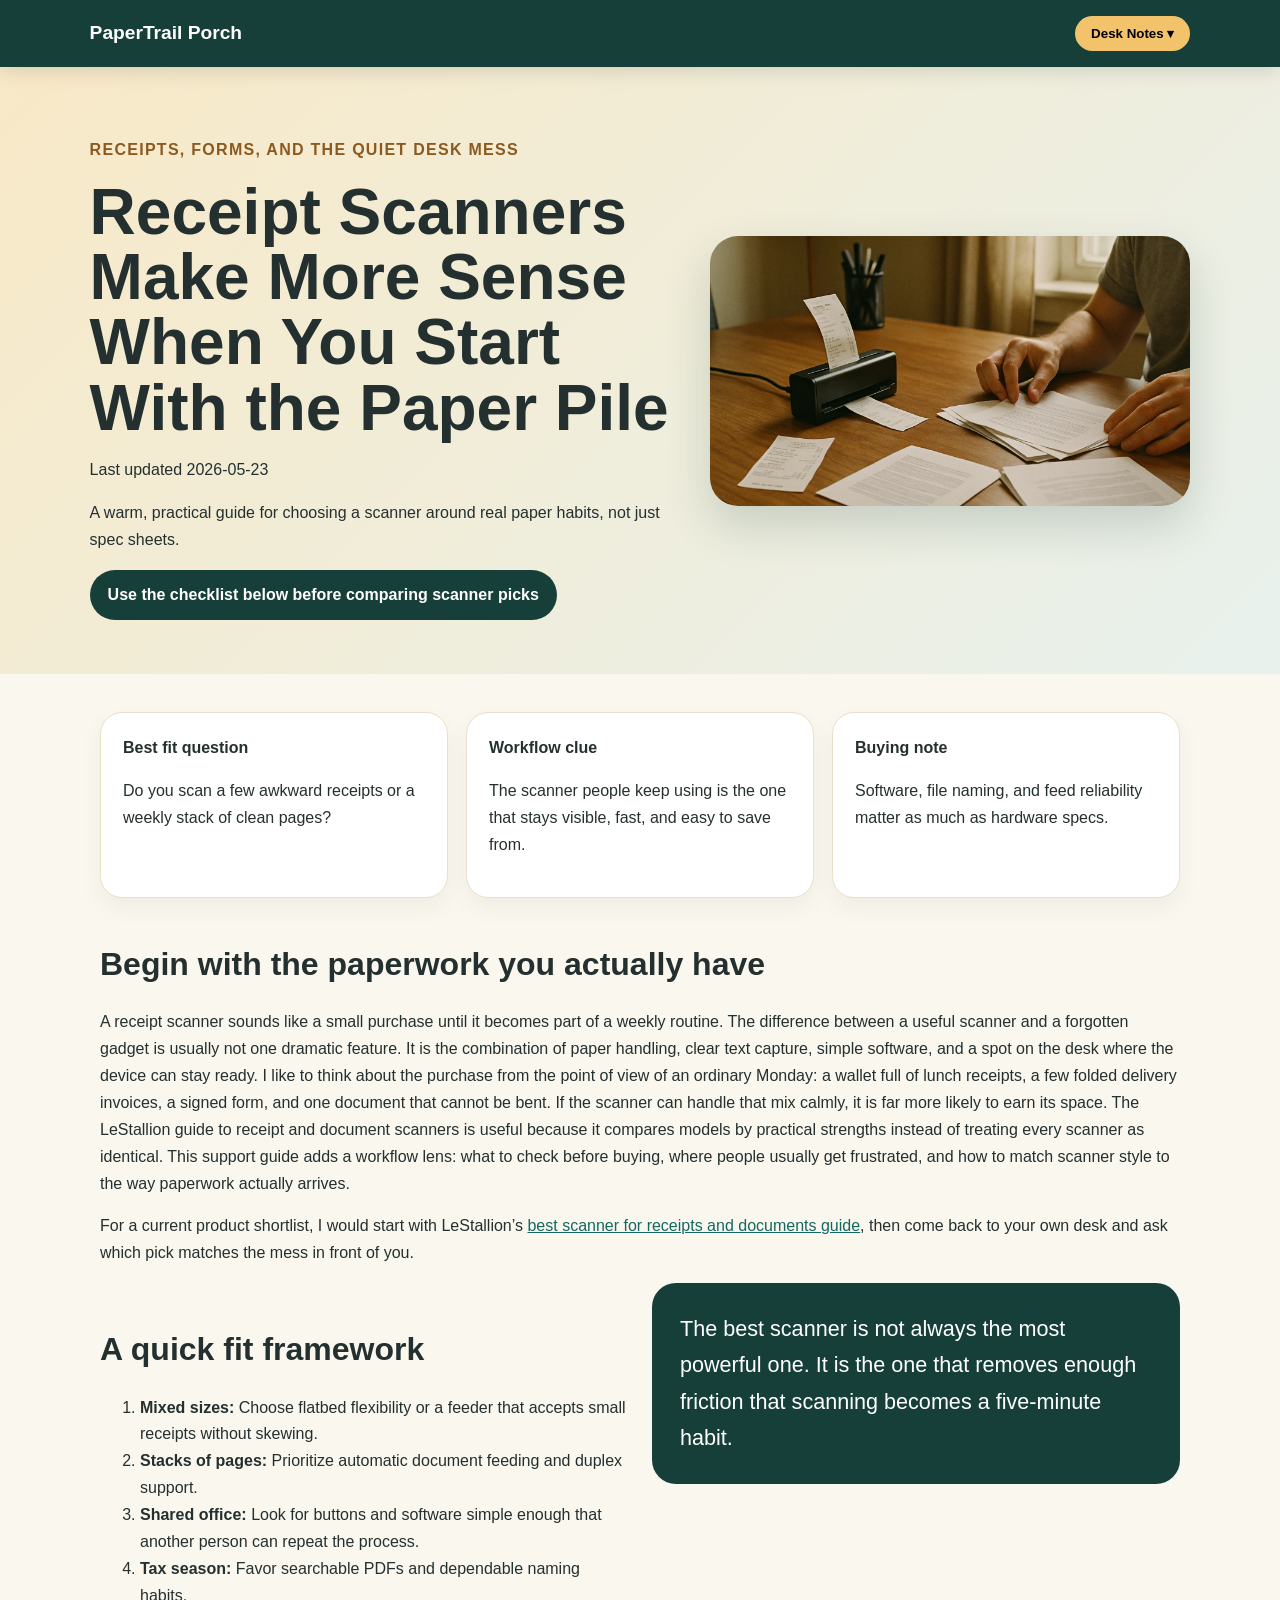
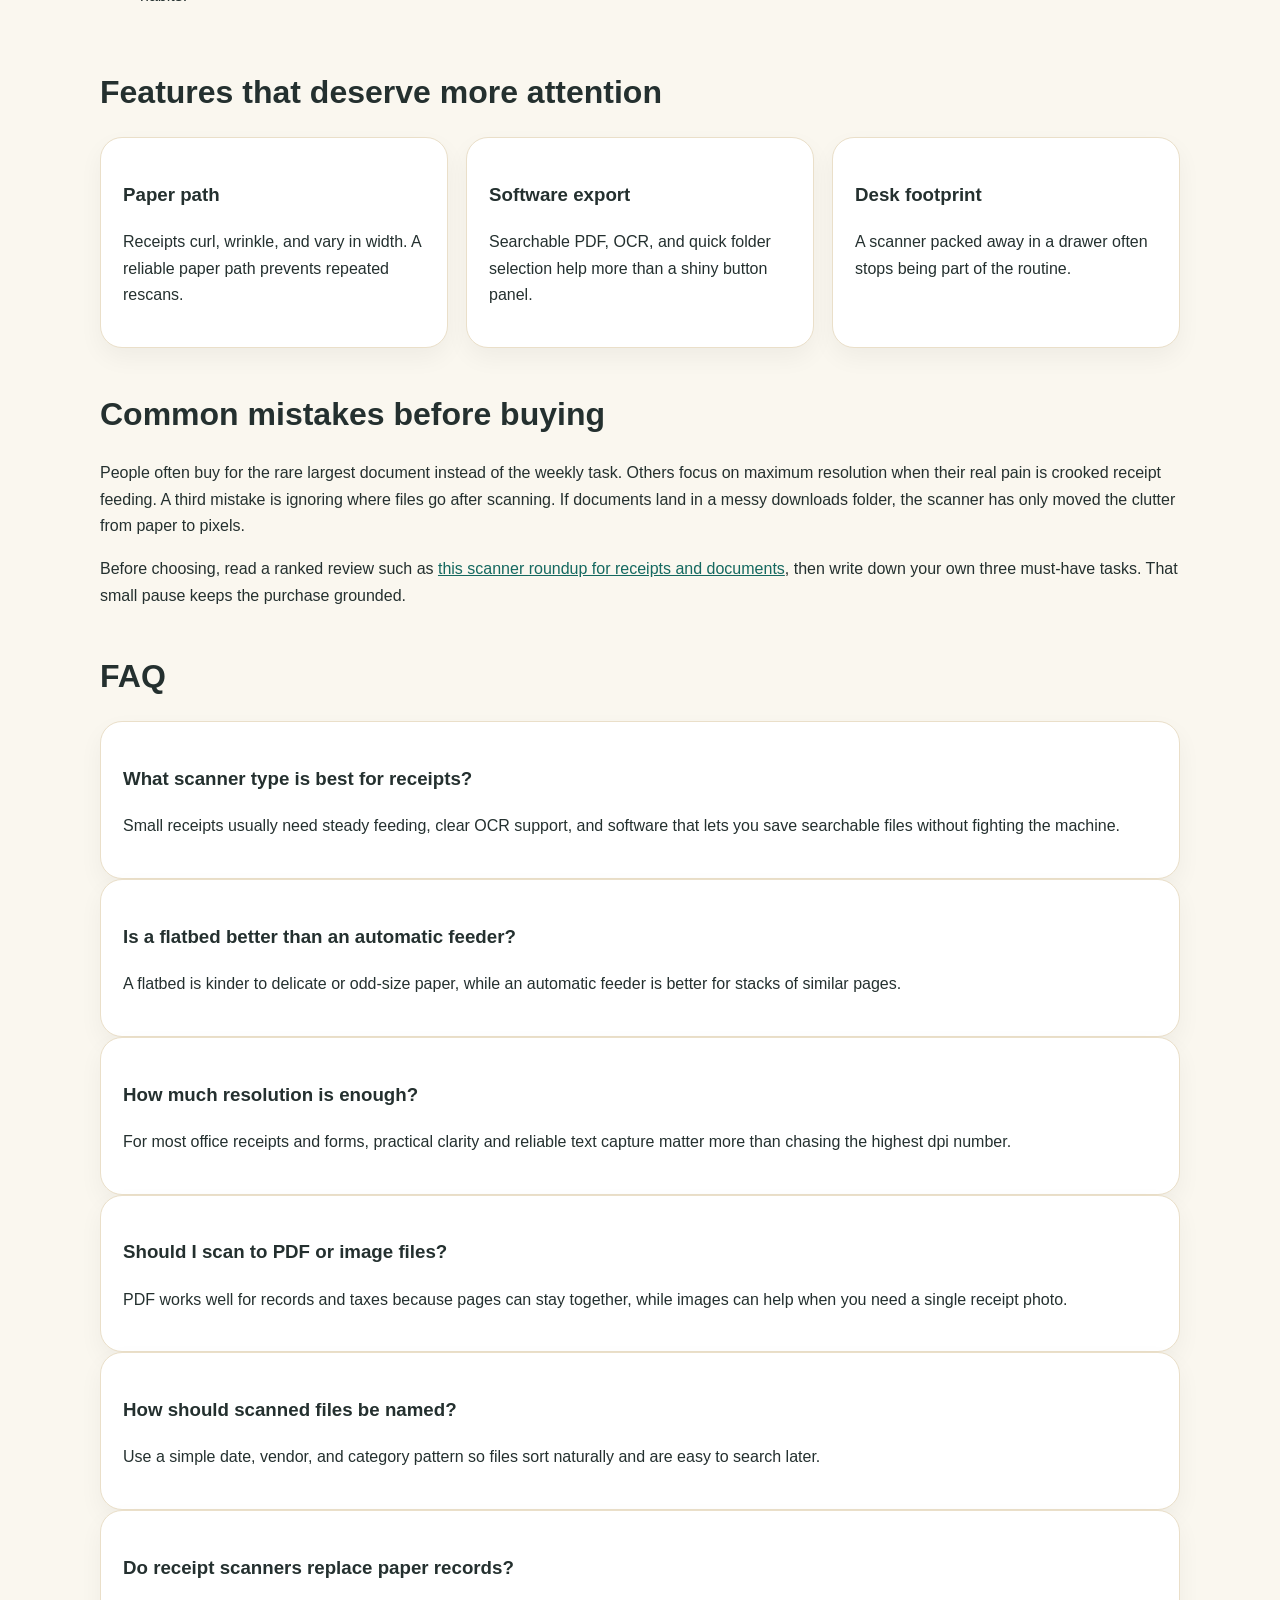
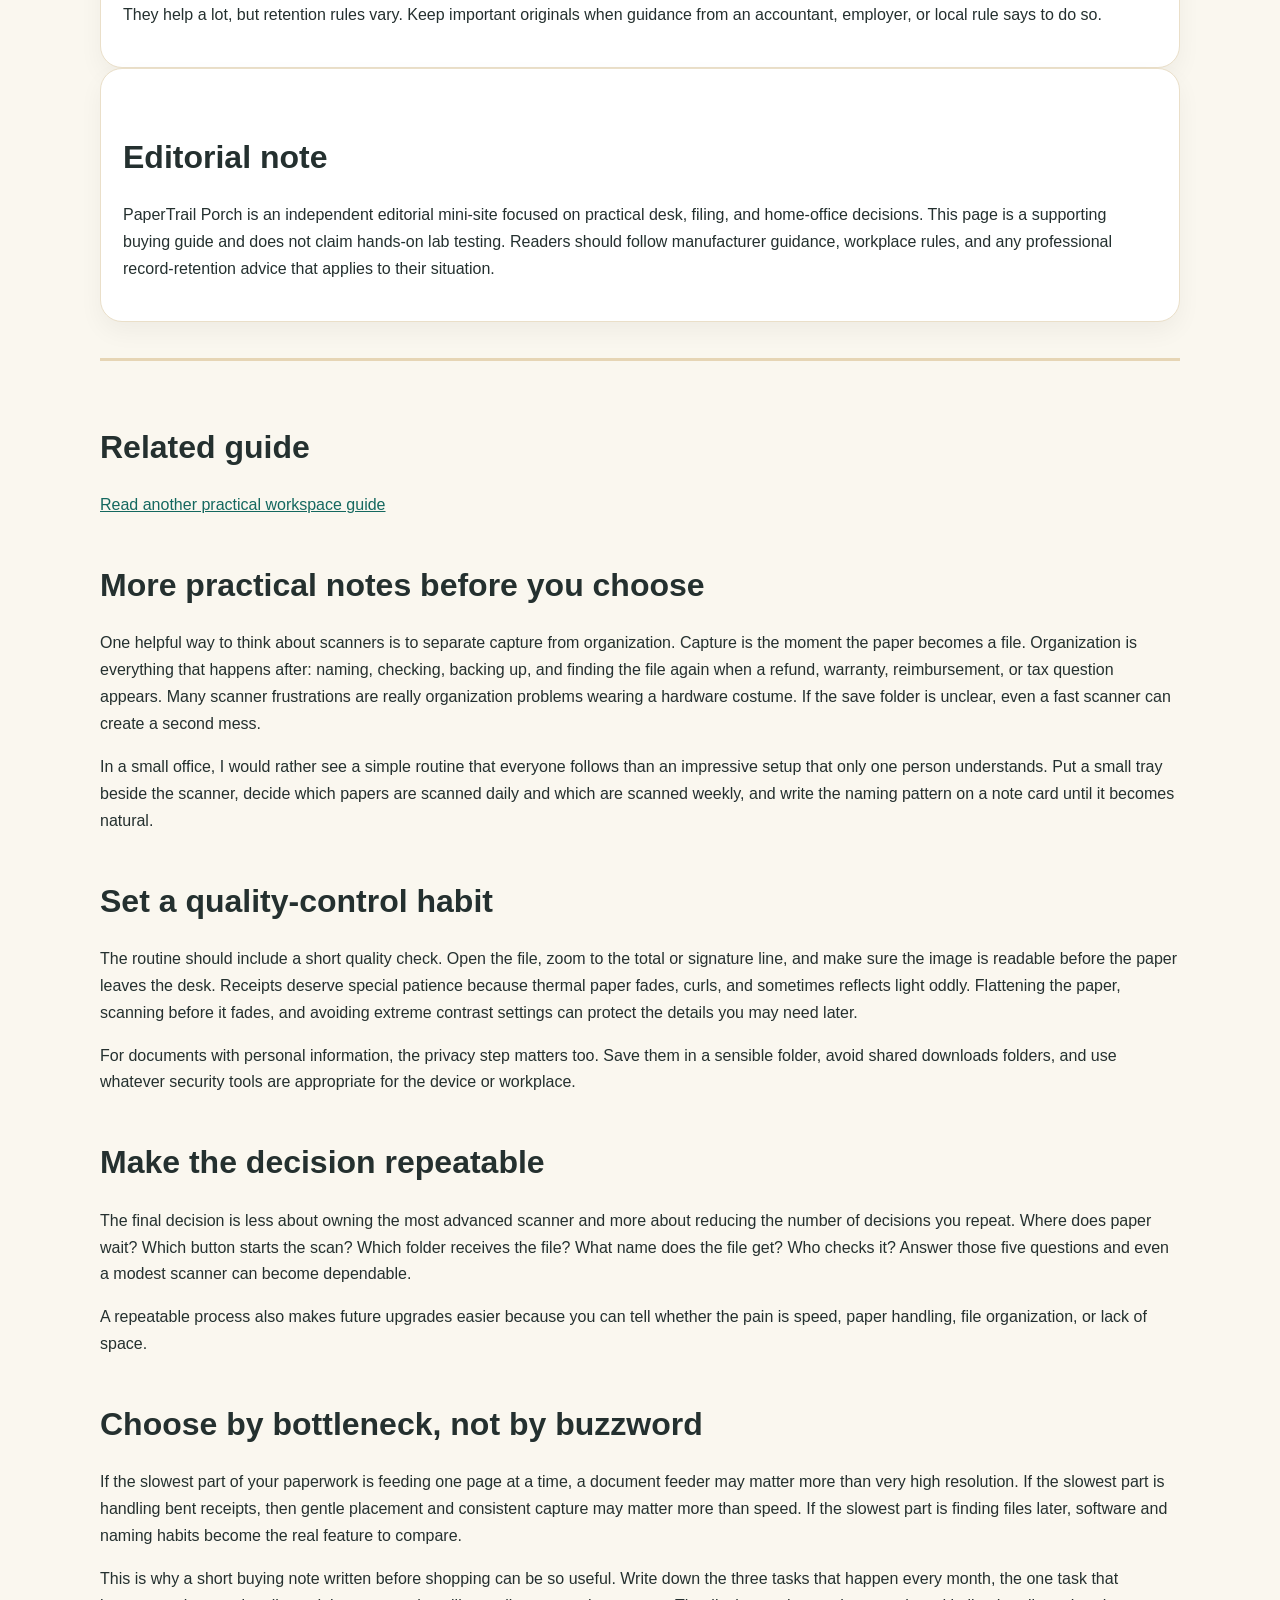
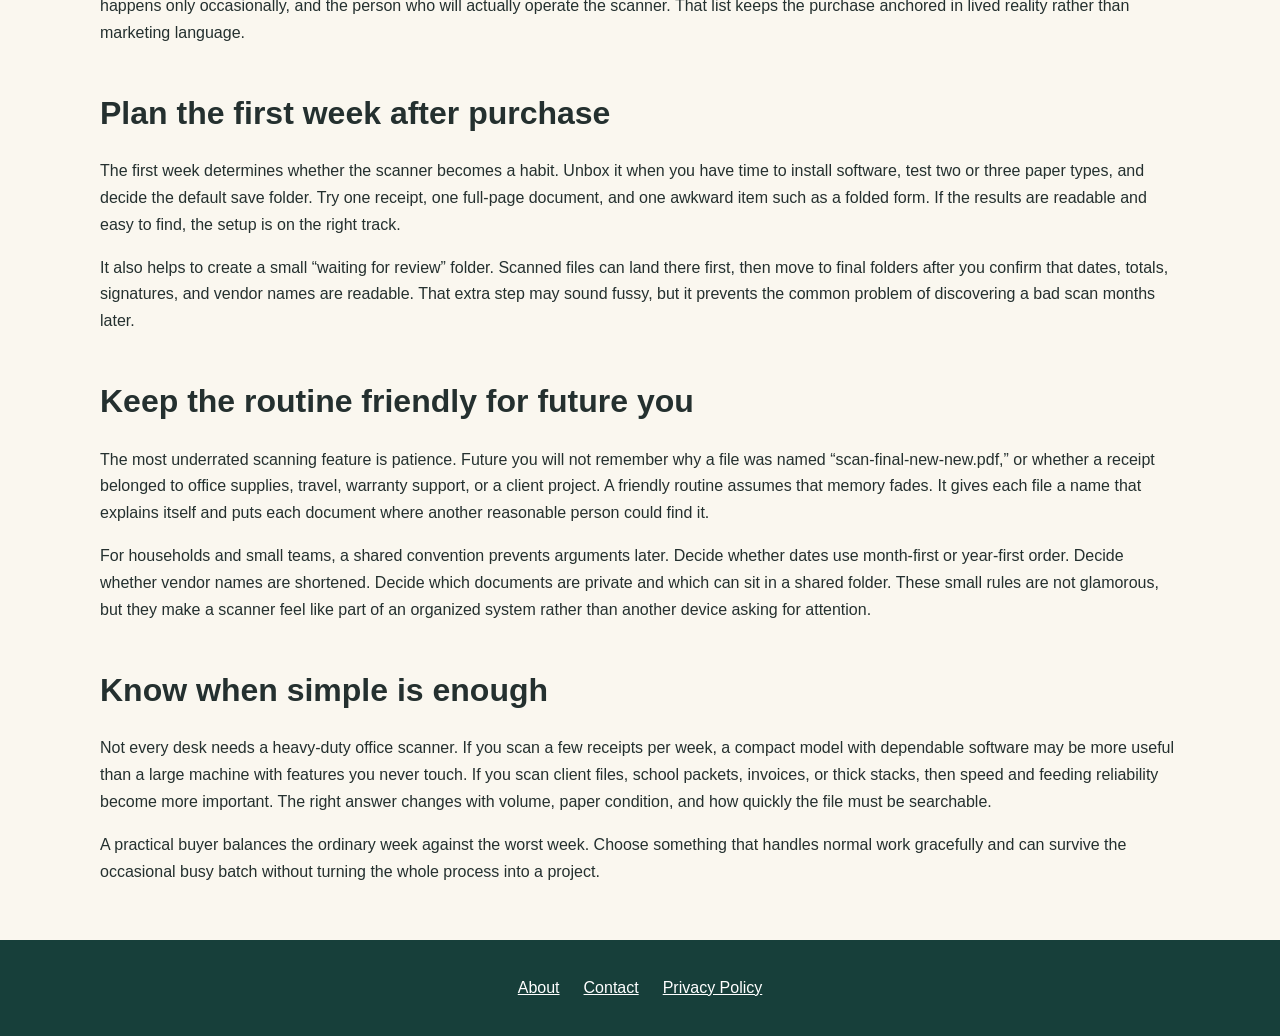
==== commit ad2fd747: "Expand simple support articles" ====
--- a/index.html
+++ b/index.html
@@ -1,3 +1,3 @@
 <!doctype html><html><head><meta charset="utf-8"><meta name="viewport" content="width=device-width,initial-scale=1"><title>Receipt Scanners Make More Sense When You Start With the Paper Pile</title><meta name="description" content="A practical editorial guide to choosing receipt and document scanners for daily paperwork, filing, and small-office workflows."><link rel="canonical" href="https://ls-receipt-scan.surge.sh/"><meta name="robots" content="index,follow,max-image-preview:large"><meta property="og:title" content="Receipt Scanners Make More Sense When You Start With the Paper Pile"><meta property="og:description" content="A practical editorial guide to choosing receipt and document scanners for daily paperwork, filing, and small-office workflows."><meta property="og:image" content="https://ls-receipt-scan.surge.sh/assets/hero.webp"><meta name="twitter:card" content="summary_large_image"><link rel="stylesheet" href="assets/style.css"></head><script type="application/ld+json">[{"@context": "https://schema.org", "@type": "Organization", "name": "PaperTrail Porch", "url": "https://ls-receipt-scan.surge.sh/"}, {"@context": "https://schema.org", "@type": "Article", "headline": "Receipt Scanners Make More Sense When You Start With the Paper Pile", "dateModified": "2026-05-23", "image": "https://ls-receipt-scan.surge.sh/assets/hero.webp", "author": {"@type": "Organization", "name": "PaperTrail Porch"}}, {"@context": "https://schema.org", "@type": "FAQPage", "mainEntity": [{"@type": "Question", "name": "What scanner type is best for receipts?", "acceptedAnswer": {"@type": "Answer", "text": "Small receipts usually need steady feeding, clear OCR support, and software that lets you save searchable files without fighting the machine."}}, {"@type": "Question", "name": "Is a flatbed better than an automatic feeder?", "acceptedAnswer": {"@type": "Answer", "text": "A flatbed is kinder to delicate or odd-size paper, while an automatic feeder is better for stacks of similar pages."}}, {"@type": "Question", "name": "How much resolution is enough?", "acceptedAnswer": {"@type": "Answer", "text": "For most office receipts and forms, practical clarity and reliable text capture matter more than chasing the highest dpi number."}}, {"@type": "Question", "name": "Should I scan to PDF or image files?", "acceptedAnswer": {"@type": "Answer", "text": "PDF works well for records and taxes because pages can stay together, while images can help when you need a single receipt photo."}}, {"@type": "Question", "name": "How should scanned files be named?", "acceptedAnswer": {"@type": "Answer", "text": "Use a simple date, vendor, and category pattern so files sort naturally and are easy to search later."}}, {"@type": "Question", "name": "Do receipt scanners replace paper records?", "acceptedAnswer": {"@type": "Answer", "text": "They help a lot, but retention rules vary. Keep important originals when guidance from an accountant, employer, or local rule says to do so."}}]}, {"@context": "https://schema.org", "@type": "BreadcrumbList", "itemListElement": [{"@type": "ListItem", "position": 1, "name": "Home", "item": "https://ls-receipt-scan.surge.sh/"}, {"@type": "ListItem", "position": 2, "name": "Receipt Scanners Make More Sense When You Start With the Paper Pile", "item": "https://ls-receipt-scan.surge.sh/"}]}]</script><body><nav><a class="logo" href="index.html">PaperTrail Porch</a><div class="drop"><button>Desk Notes ▾</button><div class="menu"><a href="receipt-scanner-workflow.html">A Calm Receipt Scanning Workflow for Busy Desks</a><a href="document-feeder-vs-flatbed.html">Flatbed or Document Feeder: Which Scanner Shape Fits Your Paper Pile?</a><a href="small-office-scan-station.html">How to Set Up a Small Office Scan Station That People Actually Use</a><a href="scan-quality-mistakes.html">Scanning Mistakes That Make Receipts Hard to Read Later</a><a href="digital-filing-names.html">Simple Digital Filing Rules After You Scan Receipts and Documents</a><a href="portable-vs-desktop-scanners.html">Portable vs Desktop Scanners for Receipts, Forms, and Mixed Paper</a></div></div></nav><section class="hero"><div><p class="kicker">Receipts, forms, and the quiet desk mess</p><h1>Receipt Scanners Make More Sense When You Start With the Paper Pile</h1><p>Last updated 2026-05-23</p><p>A warm, practical guide for choosing a scanner around real paper habits, not just spec sheets.</p><span class="btn">Use the checklist below before comparing scanner picks</span></div><img src="assets/hero.webp" alt="Receipt scanner on a realistic home office desk with papers nearby"></section><main class="wrap"><div class="grid"><div class="card"><b>Best fit question</b><p>Do you scan a few awkward receipts or a weekly stack of clean pages?</p></div><div class="card"><b>Workflow clue</b><p>The scanner people keep using is the one that stays visible, fast, and easy to save from.</p></div><div class="card"><b>Buying note</b><p>Software, file naming, and feed reliability matter as much as hardware specs.</p></div></div><section><h2>Begin with the paperwork you actually have</h2><p>A receipt scanner sounds like a small purchase until it becomes part of a weekly routine. The difference between a useful scanner and a forgotten gadget is usually not one dramatic feature. It is the combination of paper handling, clear text capture, simple software, and a spot on the desk where the device can stay ready. I like to think about the purchase from the point of view of an ordinary Monday: a wallet full of lunch receipts, a few folded delivery invoices, a signed form, and one document that cannot be bent. If the scanner can handle that mix calmly, it is far more likely to earn its space.
 
-The LeStallion guide to receipt and document scanners is useful because it compares models by practical strengths instead of treating every scanner as identical. This support guide adds a workflow lens: what to check before buying, where people usually get frustrated, and how to match scanner style to the way paperwork actually arrives.</p><p>For a current product shortlist, I would start with LeStallion’s <a href="https://lestallion.com/blogs/product-reviews/best-scanner-for-receipts-and-documents">best scanner for receipts and documents guide</a>, then come back to your own desk and ask which pick matches the mess in front of you.</p></section><section class="split"><div><h2>A quick fit framework</h2><ol><li><b>Mixed sizes:</b> Choose flatbed flexibility or a feeder that accepts small receipts without skewing.</li><li><b>Stacks of pages:</b> Prioritize automatic document feeding and duplex support.</li><li><b>Shared office:</b> Look for buttons and software simple enough that another person can repeat the process.</li><li><b>Tax season:</b> Favor searchable PDFs and dependable naming habits.</li></ol></div><div class="quote">The best scanner is not always the most powerful one. It is the one that removes enough friction that scanning becomes a five-minute habit.</div></section><section><h2>Features that deserve more attention</h2><div class="grid"><div class="card"><h3>Paper path</h3><p>Receipts curl, wrinkle, and vary in width. A reliable paper path prevents repeated rescans.</p></div><div class="card"><h3>Software export</h3><p>Searchable PDF, OCR, and quick folder selection help more than a shiny button panel.</p></div><div class="card"><h3>Desk footprint</h3><p>A scanner packed away in a drawer often stops being part of the routine.</p></div></div></section><section><h2>Common mistakes before buying</h2><p>People often buy for the rare largest document instead of the weekly task. Others focus on maximum resolution when their real pain is crooked receipt feeding. A third mistake is ignoring where files go after scanning. If documents land in a messy downloads folder, the scanner has only moved the clutter from paper to pixels.</p><p>Before choosing, read a ranked review such as <a href="https://lestallion.com/blogs/product-reviews/best-scanner-for-receipts-and-documents">this scanner roundup for receipts and documents</a>, then write down your own three must-have tasks. That small pause keeps the purchase grounded.</p></section><section><h2>FAQ</h2><div class="faq"><h3>What scanner type is best for receipts?</h3><p>Small receipts usually need steady feeding, clear OCR support, and software that lets you save searchable files without fighting the machine.</p></div><div class="faq"><h3>Is a flatbed better than an automatic feeder?</h3><p>A flatbed is kinder to delicate or odd-size paper, while an automatic feeder is better for stacks of similar pages.</p></div><div class="faq"><h3>How much resolution is enough?</h3><p>For most office receipts and forms, practical clarity and reliable text capture matter more than chasing the highest dpi number.</p></div><div class="faq"><h3>Should I scan to PDF or image files?</h3><p>PDF works well for records and taxes because pages can stay together, while images can help when you need a single receipt photo.</p></div><div class="faq"><h3>How should scanned files be named?</h3><p>Use a simple date, vendor, and category pattern so files sort naturally and are easy to search later.</p></div><div class="faq"><h3>Do receipt scanners replace paper records?</h3><p>They help a lot, but retention rules vary. Keep important originals when guidance from an accountant, employer, or local rule says to do so.</p></div></section><section class="note"><h2>Editorial note</h2><p>PaperTrail Porch is an independent editorial mini-site focused on practical desk, filing, and home-office decisions. This page is a supporting buying guide and does not claim hands-on lab testing. Readers should follow manufacturer guidance, workplace rules, and any professional record-retention advice that applies to their situation.</p></section><section class="related"><h2>Related guide</h2><p><a href="https://filedn.com/lPEkuok4Iob58k2I4BeUPpF/lestallion/pcloud-floor-gaming-chair/index.html">Read another practical workspace guide</a></p></section><section><h2>More practical notes before you choose</h2><p>One helpful way to think about scanners is to separate capture from organization. Capture is the moment the paper becomes a file. Organization is everything that happens after: naming, checking, backing up, and finding the file again when a refund, warranty, reimbursement, or tax question appears. Many scanner frustrations are really organization problems wearing a hardware costume. If the save folder is unclear, even a fast scanner can create a second mess.</p><p>In a small office, I would rather see a simple routine that everyone follows than an impressive setup that only one person understands. Put a small tray beside the scanner, decide which papers are scanned daily and which are scanned weekly, and write the naming pattern on a note card until it becomes natural.</p></section><section><h2>Set a quality-control habit</h2><p>The routine should include a short quality check. Open the file, zoom to the total or signature line, and make sure the image is readable before the paper leaves the desk. Receipts deserve special patience because thermal paper fades, curls, and sometimes reflects light oddly. Flattening the paper, scanning before it fades, and avoiding extreme contrast settings can protect the details you may need later.</p><p>For documents with personal information, the privacy step matters too. Save them in a sensible folder, avoid shared downloads folders, and use whatever security tools are appropriate for the device or workplace.</p></section><section><h2>Make the decision repeatable</h2><p>The final decision is less about owning the most advanced scanner and more about reducing the number of decisions you repeat. Where does paper wait? Which button starts the scan? Which folder receives the file? What name does the file get? Who checks it? Answer those five questions and even a modest scanner can become dependable.</p><p>A repeatable process also makes future upgrades easier because you can tell whether the pain is speed, paper handling, file organization, or lack of space.</p></section></main><footer><a href="about.html">About</a><a href="contact.html">Contact</a><a href="privacy-policy.html">Privacy Policy</a></footer></body></html>+The LeStallion guide to receipt and document scanners is useful because it compares models by practical strengths instead of treating every scanner as identical. This support guide adds a workflow lens: what to check before buying, where people usually get frustrated, and how to match scanner style to the way paperwork actually arrives.</p><p>For a current product shortlist, I would start with LeStallion’s <a href="https://lestallion.com/blogs/product-reviews/best-scanner-for-receipts-and-documents">best scanner for receipts and documents guide</a>, then come back to your own desk and ask which pick matches the mess in front of you.</p></section><section class="split"><div><h2>A quick fit framework</h2><ol><li><b>Mixed sizes:</b> Choose flatbed flexibility or a feeder that accepts small receipts without skewing.</li><li><b>Stacks of pages:</b> Prioritize automatic document feeding and duplex support.</li><li><b>Shared office:</b> Look for buttons and software simple enough that another person can repeat the process.</li><li><b>Tax season:</b> Favor searchable PDFs and dependable naming habits.</li></ol></div><div class="quote">The best scanner is not always the most powerful one. It is the one that removes enough friction that scanning becomes a five-minute habit.</div></section><section><h2>Features that deserve more attention</h2><div class="grid"><div class="card"><h3>Paper path</h3><p>Receipts curl, wrinkle, and vary in width. A reliable paper path prevents repeated rescans.</p></div><div class="card"><h3>Software export</h3><p>Searchable PDF, OCR, and quick folder selection help more than a shiny button panel.</p></div><div class="card"><h3>Desk footprint</h3><p>A scanner packed away in a drawer often stops being part of the routine.</p></div></div></section><section><h2>Common mistakes before buying</h2><p>People often buy for the rare largest document instead of the weekly task. Others focus on maximum resolution when their real pain is crooked receipt feeding. A third mistake is ignoring where files go after scanning. If documents land in a messy downloads folder, the scanner has only moved the clutter from paper to pixels.</p><p>Before choosing, read a ranked review such as <a href="https://lestallion.com/blogs/product-reviews/best-scanner-for-receipts-and-documents">this scanner roundup for receipts and documents</a>, then write down your own three must-have tasks. That small pause keeps the purchase grounded.</p></section><section><h2>FAQ</h2><div class="faq"><h3>What scanner type is best for receipts?</h3><p>Small receipts usually need steady feeding, clear OCR support, and software that lets you save searchable files without fighting the machine.</p></div><div class="faq"><h3>Is a flatbed better than an automatic feeder?</h3><p>A flatbed is kinder to delicate or odd-size paper, while an automatic feeder is better for stacks of similar pages.</p></div><div class="faq"><h3>How much resolution is enough?</h3><p>For most office receipts and forms, practical clarity and reliable text capture matter more than chasing the highest dpi number.</p></div><div class="faq"><h3>Should I scan to PDF or image files?</h3><p>PDF works well for records and taxes because pages can stay together, while images can help when you need a single receipt photo.</p></div><div class="faq"><h3>How should scanned files be named?</h3><p>Use a simple date, vendor, and category pattern so files sort naturally and are easy to search later.</p></div><div class="faq"><h3>Do receipt scanners replace paper records?</h3><p>They help a lot, but retention rules vary. Keep important originals when guidance from an accountant, employer, or local rule says to do so.</p></div></section><section class="note"><h2>Editorial note</h2><p>PaperTrail Porch is an independent editorial mini-site focused on practical desk, filing, and home-office decisions. This page is a supporting buying guide and does not claim hands-on lab testing. Readers should follow manufacturer guidance, workplace rules, and any professional record-retention advice that applies to their situation.</p></section><section class="related"><h2>Related guide</h2><p><a href="https://filedn.com/lPEkuok4Iob58k2I4BeUPpF/lestallion/pcloud-floor-gaming-chair/index.html">Read another practical workspace guide</a></p></section><section><h2>More practical notes before you choose</h2><p>One helpful way to think about scanners is to separate capture from organization. Capture is the moment the paper becomes a file. Organization is everything that happens after: naming, checking, backing up, and finding the file again when a refund, warranty, reimbursement, or tax question appears. Many scanner frustrations are really organization problems wearing a hardware costume. If the save folder is unclear, even a fast scanner can create a second mess.</p><p>In a small office, I would rather see a simple routine that everyone follows than an impressive setup that only one person understands. Put a small tray beside the scanner, decide which papers are scanned daily and which are scanned weekly, and write the naming pattern on a note card until it becomes natural.</p></section><section><h2>Set a quality-control habit</h2><p>The routine should include a short quality check. Open the file, zoom to the total or signature line, and make sure the image is readable before the paper leaves the desk. Receipts deserve special patience because thermal paper fades, curls, and sometimes reflects light oddly. Flattening the paper, scanning before it fades, and avoiding extreme contrast settings can protect the details you may need later.</p><p>For documents with personal information, the privacy step matters too. Save them in a sensible folder, avoid shared downloads folders, and use whatever security tools are appropriate for the device or workplace.</p></section><section><h2>Make the decision repeatable</h2><p>The final decision is less about owning the most advanced scanner and more about reducing the number of decisions you repeat. Where does paper wait? Which button starts the scan? Which folder receives the file? What name does the file get? Who checks it? Answer those five questions and even a modest scanner can become dependable.</p><p>A repeatable process also makes future upgrades easier because you can tell whether the pain is speed, paper handling, file organization, or lack of space.</p></section><section><h2>Choose by bottleneck, not by buzzword</h2><p>If the slowest part of your paperwork is feeding one page at a time, a document feeder may matter more than very high resolution. If the slowest part is handling bent receipts, then gentle placement and consistent capture may matter more than speed. If the slowest part is finding files later, software and naming habits become the real feature to compare.</p><p>This is why a short buying note written before shopping can be so useful. Write down the three tasks that happen every month, the one task that happens only occasionally, and the person who will actually operate the scanner. That list keeps the purchase anchored in lived reality rather than marketing language.</p></section><section><h2>Plan the first week after purchase</h2><p>The first week determines whether the scanner becomes a habit. Unbox it when you have time to install software, test two or three paper types, and decide the default save folder. Try one receipt, one full-page document, and one awkward item such as a folded form. If the results are readable and easy to find, the setup is on the right track.</p><p>It also helps to create a small “waiting for review” folder. Scanned files can land there first, then move to final folders after you confirm that dates, totals, signatures, and vendor names are readable. That extra step may sound fussy, but it prevents the common problem of discovering a bad scan months later.</p></section><section><h2>Keep the routine friendly for future you</h2><p>The most underrated scanning feature is patience. Future you will not remember why a file was named “scan-final-new-new.pdf,” or whether a receipt belonged to office supplies, travel, warranty support, or a client project. A friendly routine assumes that memory fades. It gives each file a name that explains itself and puts each document where another reasonable person could find it.</p><p>For households and small teams, a shared convention prevents arguments later. Decide whether dates use month-first or year-first order. Decide whether vendor names are shortened. Decide which documents are private and which can sit in a shared folder. These small rules are not glamorous, but they make a scanner feel like part of an organized system rather than another device asking for attention.</p></section><section><h2>Know when simple is enough</h2><p>Not every desk needs a heavy-duty office scanner. If you scan a few receipts per week, a compact model with dependable software may be more useful than a large machine with features you never touch. If you scan client files, school packets, invoices, or thick stacks, then speed and feeding reliability become more important. The right answer changes with volume, paper condition, and how quickly the file must be searchable.</p><p>A practical buyer balances the ordinary week against the worst week. Choose something that handles normal work gracefully and can survive the occasional busy batch without turning the whole process into a project.</p></section></main><footer><a href="about.html">About</a><a href="contact.html">Contact</a><a href="privacy-policy.html">Privacy Policy</a></footer></body></html>
